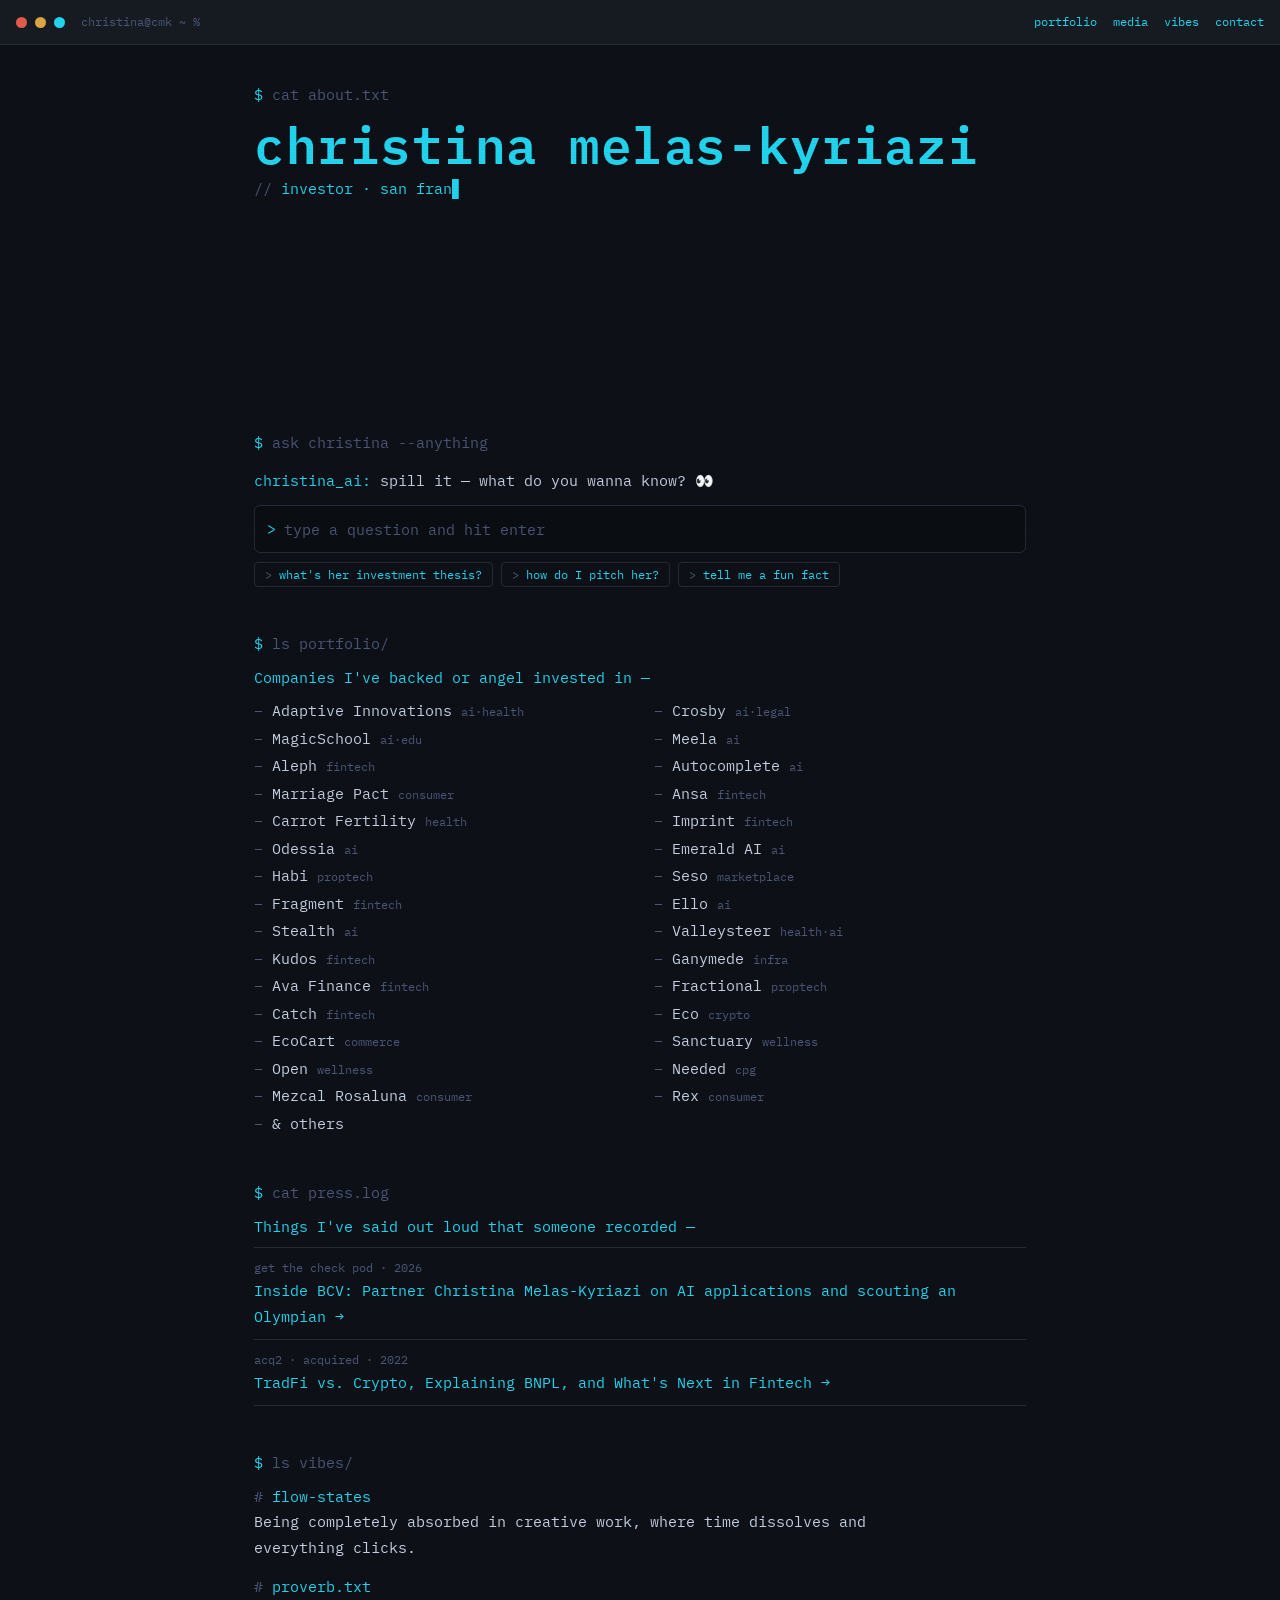
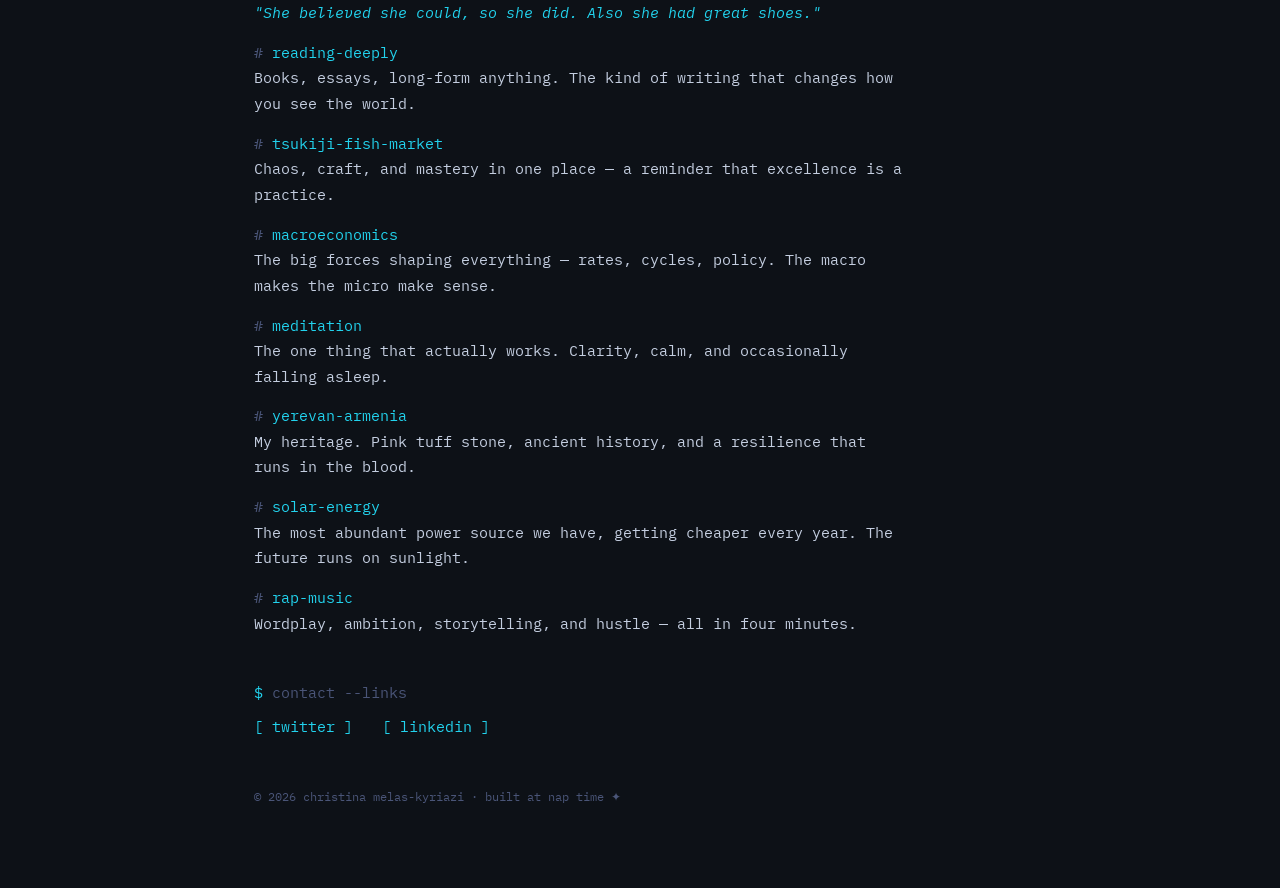
==== index.html @ 4a68b8a7 "switch to electric cyan palette" ====
<!DOCTYPE html>
<html lang="en">
<head>
  <meta charset="UTF-8" />
  <meta name="viewport" content="width=device-width, initial-scale=1.0" />
  <title>christina@cmk ~ %</title>
  <link rel="preconnect" href="https://fonts.googleapis.com" />
  <link rel="preconnect" href="https://fonts.gstatic.com" crossorigin />
  <link href="https://fonts.googleapis.com/css2?family=IBM+Plex+Mono:wght@400;500;600;700&display=swap" rel="stylesheet" />
  <link rel="stylesheet" href="terminal.css?v=5" />
</head>
<body>

  <div class="term-bar">
    <span class="dot r"></span>
    <span class="dot y"></span>
    <span class="dot g"></span>
    <span class="term-bar-title">christina@cmk ~ %</span>
    <nav class="term-nav">
      <a href="#portfolio">portfolio</a>
      <a href="#media">media</a>
      <a href="#vibes">vibes</a>
      <a href="#contact">contact</a>
    </nav>
  </div>

  <main class="session">

    <!-- HERO / ABOUT -->
    <div class="cmd">cat about.txt</div>
    <div class="out">
      <div class="hero-name" id="heroName"></div>
      <div class="hero-tag" id="heroTag"></div>
    </div>

    <div class="out about-text" id="aboutBlock" style="margin-top:1.25rem;">
      <p>I'm Christina — I'm an investor. I spend my days talking to brilliant founders and occasionally making good decisions. I love diving into the weeds on product and design. I am interested in many spaces… AI, fintech, consumer, healthcare, energy, hardware, etc.</p>
      <p>When I'm not working, I'm wrangling three kids, running through the Presidio, and drinking a matcha latte.</p>
    </div>

    <!-- CHAT -->
    <div class="cmd">ask christina --anything</div>
    <div class="chat-out">
      <div class="chat-log" id="chatLog">
        <div class="chat-line"><span class="who">christina_ai:</span> <span class="txt">spill it — what do you wanna know? 👀</span></div>
      </div>
      <form class="chat-input-line" id="chatForm">
        <span class="prompt">&gt;</span>
        <input type="text" id="chatInput" placeholder="type a question and hit enter" autocomplete="off" />
      </form>
      <div class="chat-hints" id="chatHints">
        <button type="button" class="chat-hint">what's her investment thesis?</button>
        <button type="button" class="chat-hint">how do I pitch her?</button>
        <button type="button" class="chat-hint">tell me a fun fact</button>
      </div>
    </div>

    <!-- PORTFOLIO -->
    <div class="cmd" id="portfolio">ls portfolio/</div>
    <div class="out">Companies I've backed or angel invested in —</div>
    <div class="portfolio-out">
      <span class="co">Adaptive Innovations <span class="tag">ai·health</span></span>
      <span class="co">Crosby <span class="tag">ai·legal</span></span>
      <span class="co">MagicSchool <span class="tag">ai·edu</span></span>
      <span class="co">Meela <span class="tag">ai</span></span>
      <span class="co">Aleph <span class="tag">fintech</span></span>
      <span class="co">Autocomplete <span class="tag">ai</span></span>
      <span class="co">Marriage Pact <span class="tag">consumer</span></span>
      <span class="co">Ansa <span class="tag">fintech</span></span>
      <span class="co">Carrot Fertility <span class="tag">health</span></span>
      <span class="co">Imprint <span class="tag">fintech</span></span>
      <span class="co">Odessia <span class="tag">ai</span></span>
      <span class="co">Emerald AI <span class="tag">ai</span></span>
      <span class="co">Habi <span class="tag">proptech</span></span>
      <span class="co">Seso <span class="tag">marketplace</span></span>
      <span class="co">Fragment <span class="tag">fintech</span></span>
      <span class="co">Ello <span class="tag">ai</span></span>
      <span class="co">Stealth <span class="tag">ai</span></span>
      <span class="co">Valleysteer <span class="tag">health·ai</span></span>
      <span class="co">Kudos <span class="tag">fintech</span></span>
      <span class="co">Ganymede <span class="tag">infra</span></span>
      <span class="co">Ava Finance <span class="tag">fintech</span></span>
      <span class="co">Fractional <span class="tag">proptech</span></span>
      <span class="co">Catch <span class="tag">fintech</span></span>
      <span class="co">Eco <span class="tag">crypto</span></span>
      <span class="co">EcoCart <span class="tag">commerce</span></span>
      <span class="co">Sanctuary <span class="tag">wellness</span></span>
      <span class="co">Open <span class="tag">wellness</span></span>
      <span class="co">Needed <span class="tag">cpg</span></span>
      <span class="co">Mezcal Rosaluna <span class="tag">consumer</span></span>
      <span class="co">Rex <span class="tag">consumer</span></span>
      <span class="co">&amp; others <span class="tag"></span></span>
    </div>

    <!-- MEDIA -->
    <div class="cmd" id="media">cat press.log</div>
    <div class="out">Things I've said out loud that someone recorded —</div>
    <div class="media-out">
      <a class="media-row" href="https://getthecheckpod.substack.com/p/inside-bcv-partner-christina-melas" target="_blank" rel="noopener">
        <div class="m-meta">get the check pod · 2026</div>
        <div class="m-title">Inside BCV: Partner Christina Melas-Kyriazi on AI applications and scouting an Olympian →</div>
      </a>
      <a class="media-row" href="https://www.acquired.fm/acq2-episodes/tradfi-vs-crypto-explaining-bnpl-and-whats-next-in-fintech-with-bain-capital-ventures-christina-melas-kyriazi" target="_blank" rel="noopener">
        <div class="m-meta">acq2 · acquired · 2022</div>
        <div class="m-title">TradFi vs. Crypto, Explaining BNPL, and What's Next in Fintech →</div>
      </a>
    </div>

    <!-- VIBES -->
    <div class="cmd" id="vibes">ls vibes/</div>
    <div class="vibes-out">
      <div class="vibe"><div class="v-name">flow-states</div><div class="v-desc">Being completely absorbed in creative work, where time dissolves and everything clicks.</div></div>
      <div class="vibe quote"><div class="v-name">proverb.txt</div><div class="v-desc">"She believed she could, so she did. Also she had great shoes."</div></div>
      <div class="vibe"><div class="v-name">reading-deeply</div><div class="v-desc">Books, essays, long-form anything. The kind of writing that changes how you see the world.</div></div>
      <div class="vibe"><div class="v-name">tsukiji-fish-market</div><div class="v-desc">Chaos, craft, and mastery in one place — a reminder that excellence is a practice.</div></div>
      <div class="vibe"><div class="v-name">macroeconomics</div><div class="v-desc">The big forces shaping everything — rates, cycles, policy. The macro makes the micro make sense.</div></div>
      <div class="vibe"><div class="v-name">meditation</div><div class="v-desc">The one thing that actually works. Clarity, calm, and occasionally falling asleep.</div></div>
      <div class="vibe"><div class="v-name">yerevan-armenia</div><div class="v-desc">My heritage. Pink tuff stone, ancient history, and a resilience that runs in the blood.</div></div>
      <div class="vibe"><div class="v-name">solar-energy</div><div class="v-desc">The most abundant power source we have, getting cheaper every year. The future runs on sunlight.</div></div>
      <div class="vibe"><div class="v-name">rap-music</div><div class="v-desc">Wordplay, ambition, storytelling, and hustle — all in four minutes.</div></div>
    </div>

    <!-- CONTACT -->
    <div class="cmd" id="contact">contact --links</div>
    <div class="contact-out">
      <a href="https://x.com/ChristinaPhili5" target="_blank" rel="noopener">[ twitter ]</a>
      <a href="https://www.linkedin.com/in/christinanphillips/" target="_blank" rel="noopener">[ linkedin ]</a>
    </div>

    <div class="foot">© 2026 christina melas-kyriazi · built at nap time ✦</div>

  </main>

  <script src="terminal.js?v=2"></script>
</body>
</html>
---- terminal.css ----
/* ── Terminal theme ── */
*, *::before, *::after { box-sizing: border-box; margin: 0; padding: 0; }

:root {
  --bg:        #0D1117;
  --bg-panel:  #161B22;
  --bg-inset:  #0A0D12;
  --border:    #232B36;
  --green:     #22D3EE;
  --green-dim: #4A5578;
  --green-br:  #C4CEE0;
  --amber:     #22D3EE;
  --amber-dim: #0E9AB0;
}

html { scroll-behavior: smooth; }

body {
  background: var(--bg);
  color: var(--green);
  font-family: 'IBM Plex Mono', ui-monospace, Menlo, Monaco, monospace;
  font-size: 15px;
  line-height: 1.7;
  padding-top: 42px;
  -webkit-font-smoothing: antialiased;
}

/* subtle scanline texture */
body::before {
  content: '';
  position: fixed;
  inset: 0;
  pointer-events: none;
  background: repeating-linear-gradient(
    to bottom,
    rgba(0,0,0,0) 0px,
    rgba(0,0,0,0) 2px,
    rgba(0,0,0,0.12) 3px
  );
  z-index: 50;
  opacity: 0.5;
}

/* ── Top window bar ── */
.term-bar {
  position: fixed;
  top: 0; left: 0; right: 0;
  z-index: 100;
  display: flex;
  align-items: center;
  gap: 8px;
  padding: 12px 16px;
  background: var(--bg-panel);
  border-bottom: 1px solid var(--border);
}
.dot { width: 11px; height: 11px; border-radius: 50%; }
.dot.r { background: #e05a4a; }
.dot.y { background: #d9a441; }
.dot.g { background: var(--green); }
.term-bar-title {
  margin-left: 8px;
  font-size: 12px;
  color: var(--green-dim);
}
.term-nav {
  margin-left: auto;
  display: flex;
  gap: 16px;
}
.term-nav a {
  color: var(--amber);
  text-decoration: none;
  font-size: 12px;
}
.term-nav a:hover { text-decoration: underline; }

/* ── Session layout ── */
.session {
  max-width: 820px;
  margin: 0 auto;
  padding: 2.5rem 1.5rem 5rem;
}

.cmd {
  color: var(--green-dim);
  margin-top: 2.75rem;
}
.cmd::before { content: '$ '; color: var(--green); }
.cmd:first-of-type { margin-top: 0; }

.out { margin-top: 0.5rem; }

/* ── Hero ── */
.hero-name {
  font-family: 'IBM Plex Mono', monospace;
  color: var(--amber);
  font-size: clamp(1.9rem, 6vw, 3.2rem);
  line-height: 1.1;
  font-weight: 600;
  margin: 0.5rem 0 0.25rem;
  letter-spacing: 0.01em;
}
.hero-tag { color: var(--green); }
.hero-tag::before { content: '// '; color: var(--green-dim); }

.cursor {
  display: inline-block;
  width: 0.6em;
  background: var(--green);
  color: var(--green);
  animation: blink 1.1s step-end infinite;
}
@keyframes blink { 50% { opacity: 0; } }

.typing::after {
  content: '▊';
  color: var(--green);
  animation: blink 1.1s step-end infinite;
}

/* ── About prose ── */
.about-text p { color: var(--green-br); max-width: 68ch; margin-bottom: 0.75rem; }
.about-text p:last-child { margin-bottom: 0; }

/* ── Chat ── */
.chat-out { margin-top: 0.75rem; }
.chat-log {
  display: flex;
  flex-direction: column;
  gap: 0.4rem;
  margin-bottom: 0.75rem;
}
.chat-line { max-width: 72ch; }
.chat-line .who { color: var(--amber); }
.chat-line.user .who { color: var(--green-dim); }
.chat-line .txt { color: var(--green-br); }
.chat-line.typing-line .txt { color: var(--green-dim); font-style: italic; }

.chat-input-line {
  display: flex;
  align-items: center;
  gap: 8px;
  background: var(--bg-inset);
  border: 1px solid var(--border);
  border-radius: 6px;
  padding: 10px 12px;
}
.chat-input-line .prompt { color: var(--green); }
.chat-input-line input {
  flex: 1;
  background: none;
  border: none;
  outline: none;
  color: var(--green-br);
  font-family: inherit;
  font-size: 15px;
  min-width: 0;
}
.chat-input-line input::placeholder { color: var(--green-dim); }

.chat-hints {
  display: flex;
  flex-wrap: wrap;
  gap: 8px;
  margin-top: 0.6rem;
}
.chat-hint {
  background: none;
  border: 1px solid var(--border);
  border-radius: 4px;
  color: var(--amber);
  font-family: inherit;
  font-size: 12px;
  padding: 4px 10px;
  cursor: pointer;
}
.chat-hint:hover { background: var(--bg-inset); }
.chat-hint::before { content: '> '; color: var(--green-dim); }

/* ── Portfolio list ── */
.portfolio-out {
  display: grid;
  grid-template-columns: repeat(auto-fill, minmax(240px, 1fr));
  gap: 2px 28px;
  margin-top: 0.5rem;
}
.co { color: var(--green-br); }
.co .tag { color: var(--green-dim); font-size: 12px; }
.co::before { content: '– '; color: var(--green-dim); }

/* ── Media ── */
.media-out { margin-top: 0.5rem; }
.media-row {
  display: block;
  text-decoration: none;
  padding: 0.6rem 0;
  border-bottom: 1px solid var(--border);
}
.media-row:first-child { border-top: 1px solid var(--border); }
.media-row .m-meta { color: var(--green-dim); font-size: 12px; }
.media-row .m-title { color: var(--amber); }
.media-row:hover .m-title { text-decoration: underline; }

/* ── Vibes ── */
.vibes-out { margin-top: 0.5rem; }
.vibe {
  margin-bottom: 0.9rem;
  max-width: 72ch;
}
.vibe .v-name { color: var(--amber); }
.vibe .v-name::before { content: '# '; color: var(--green-dim); }
.vibe .v-desc { color: var(--green-br); }
.vibe.quote .v-desc { color: var(--green); font-style: italic; }

/* ── Contact ── */
.contact-out { margin-top: 0.5rem; }
.contact-out a {
  color: var(--amber);
  text-decoration: none;
  margin-right: 1.25rem;
}
.contact-out a:hover { text-decoration: underline; }

.foot {
  margin-top: 3rem;
  color: var(--green-dim);
  font-size: 12px;
}

@media (max-width: 560px) {
  .term-nav { display: none; }
  body { font-size: 14px; }
}
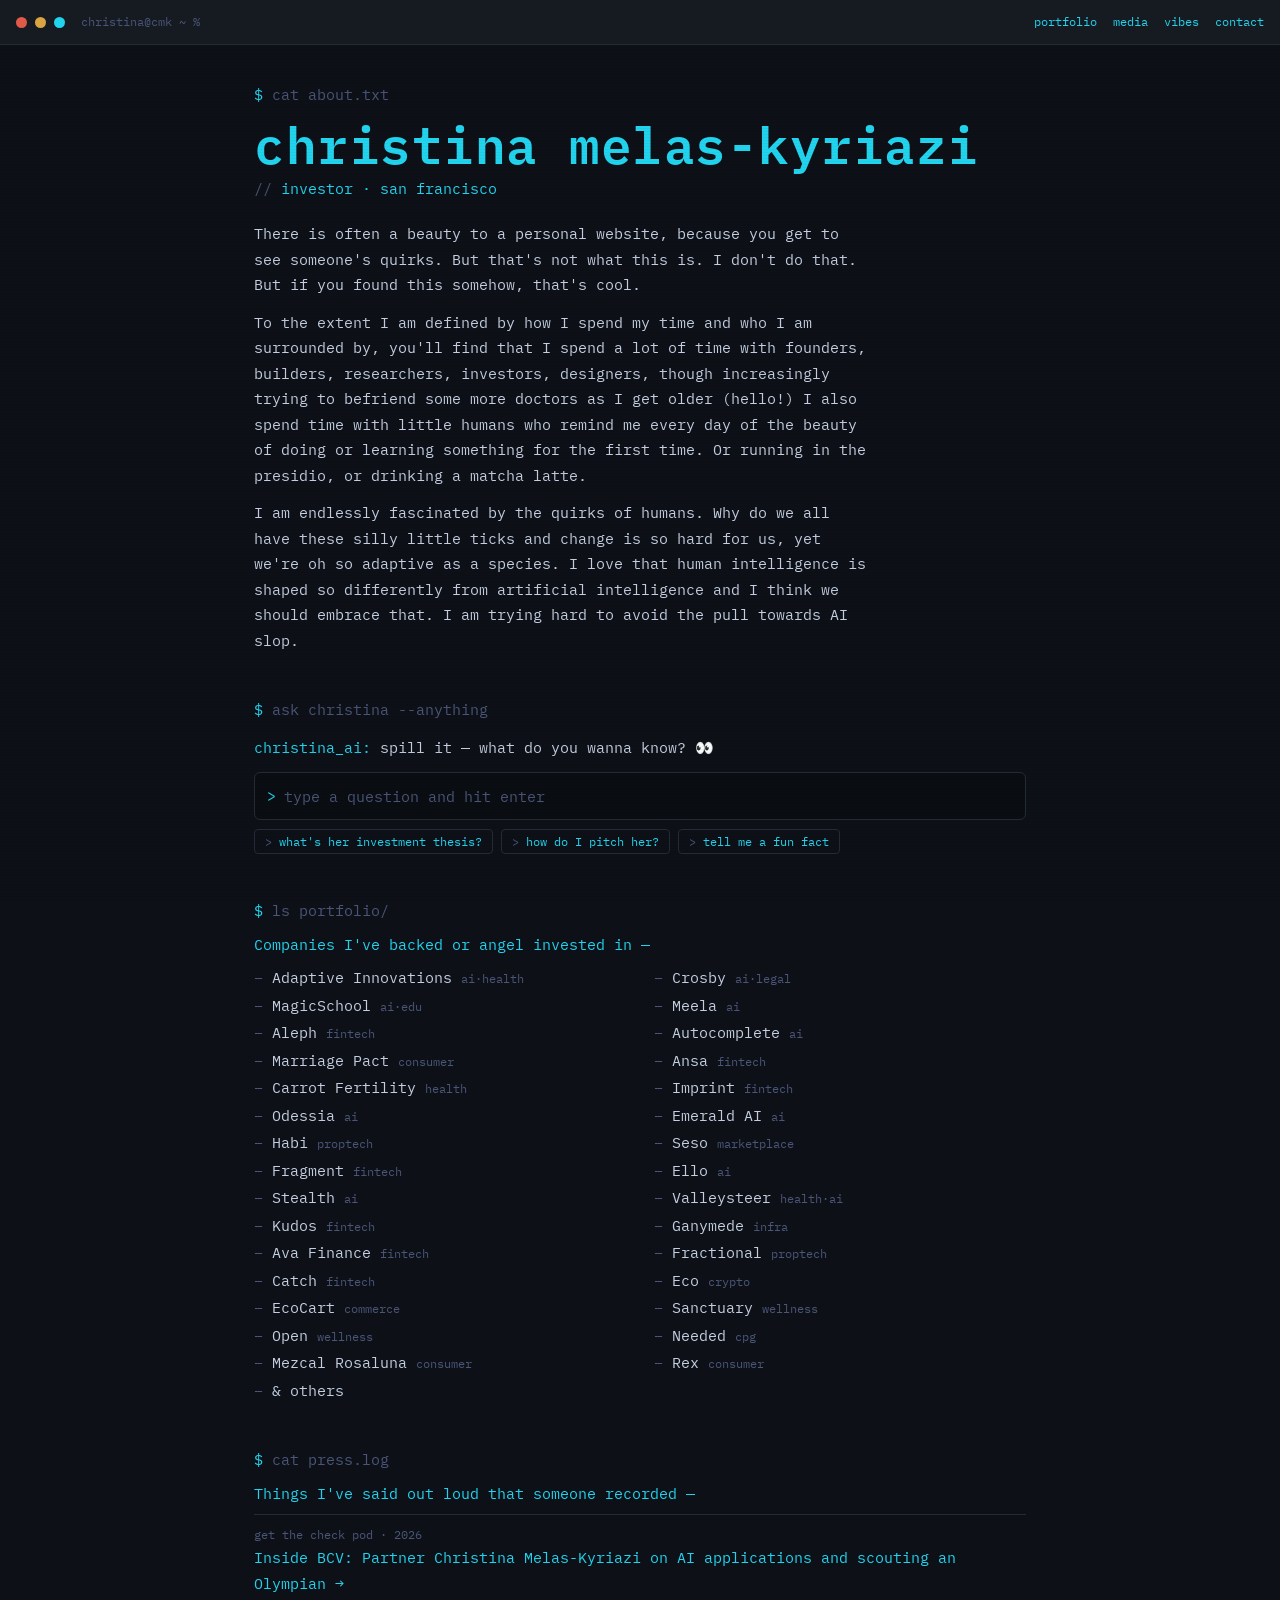
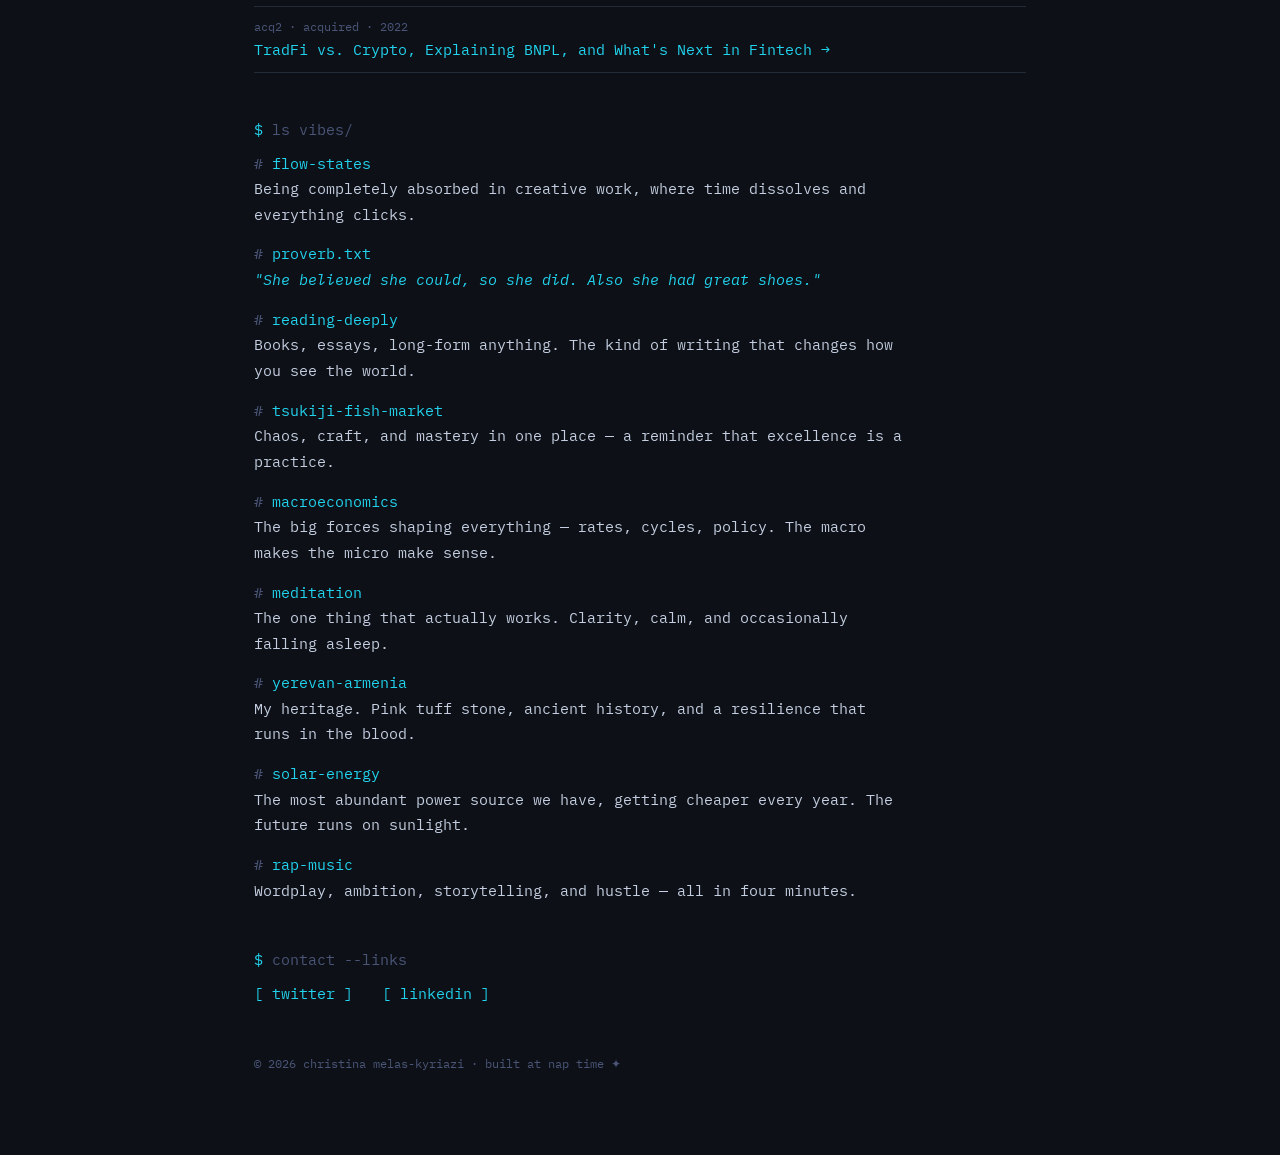
==== commit 0b4b277e: "replace about intro with new personal essay" ====
--- a/index.html
+++ b/index.html
@@ -34,8 +34,9 @@
     </div>
 
     <div class="out about-text" id="aboutBlock" style="margin-top:1.25rem;">
-      <p>I'm Christina — I'm an investor. I spend my days talking to brilliant founders and occasionally making good decisions. I love diving into the weeds on product and design. I am interested in many spaces… AI, fintech, consumer, healthcare, energy, hardware, etc.</p>
-      <p>When I'm not working, I'm wrangling three kids, running through the Presidio, and drinking a matcha latte.</p>
+      <p>There is often a beauty to a personal website, because you get to see someone's quirks. But that's not what this is. I don't do that. But if you found this somehow, that's cool.</p>
+      <p>To the extent I am defined by how I spend my time and who I am surrounded by, you'll find that I spend a lot of time with founders, builders, researchers, investors, designers, though increasingly trying to befriend some more doctors as I get older (hello!) I also spend time with little humans who remind me every day of the beauty of doing or learning something for the first time. Or running in the presidio, or drinking a matcha latte.</p>
+      <p>I am endlessly fascinated by the quirks of humans. Why do we all have these silly little ticks and change is so hard for us, yet we're oh so adaptive as a species. I love that human intelligence is shaped so differently from artificial intelligence and I think we should embrace that. I am trying hard to avoid the pull towards AI slop.</p>
     </div>
 
     <!-- CHAT -->
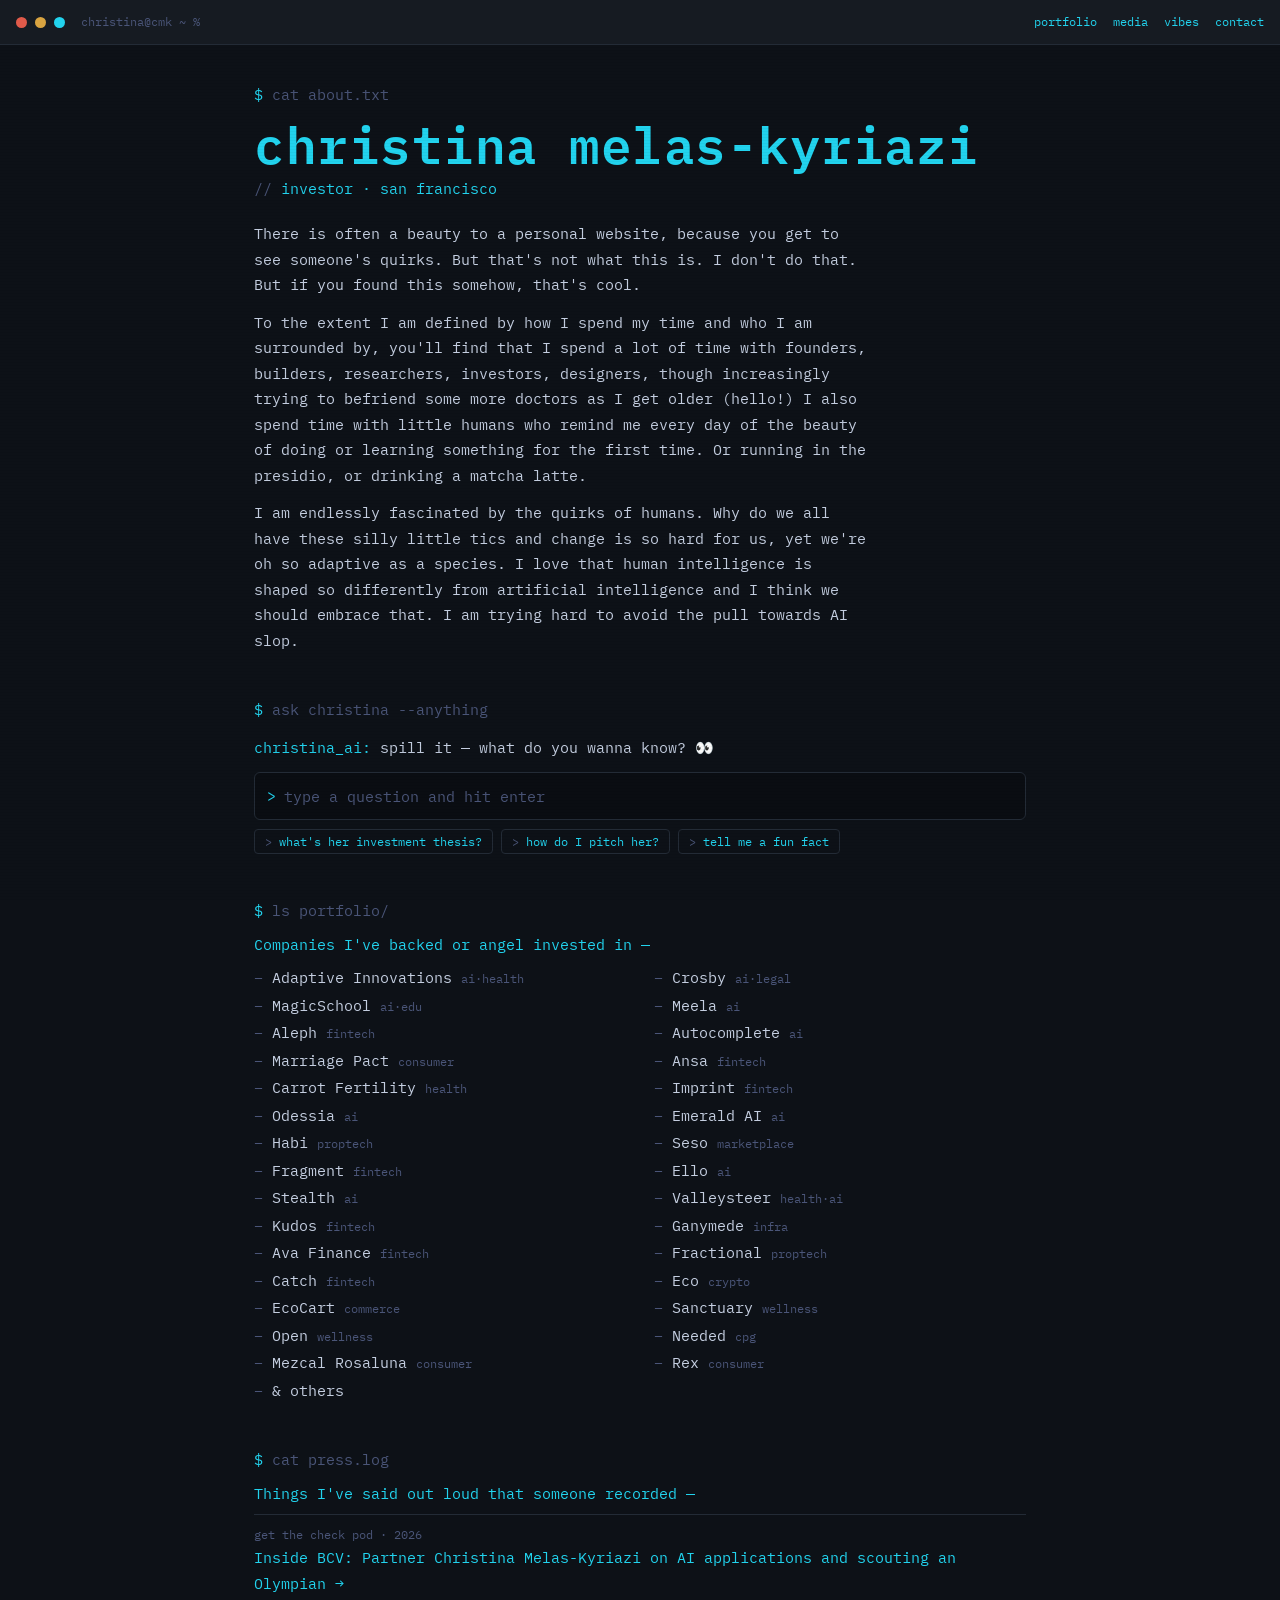
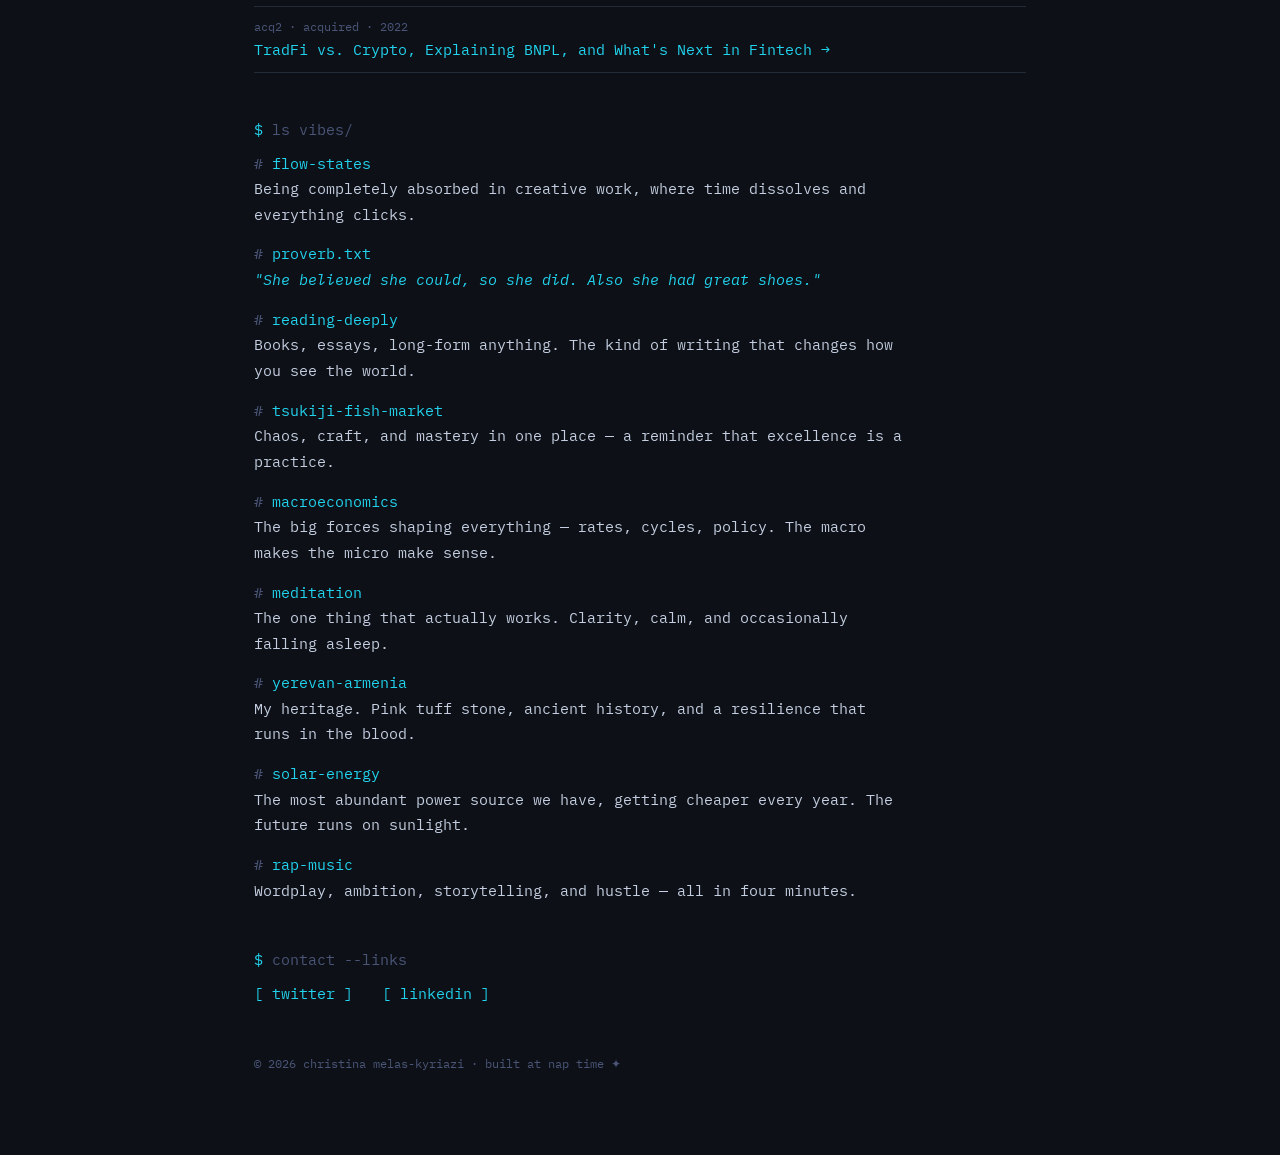
==== commit bda22438: "fix typo: ticks -> tics" ====
--- a/index.html
+++ b/index.html
@@ -36,7 +36,7 @@
     <div class="out about-text" id="aboutBlock" style="margin-top:1.25rem;">
       <p>There is often a beauty to a personal website, because you get to see someone's quirks. But that's not what this is. I don't do that. But if you found this somehow, that's cool.</p>
       <p>To the extent I am defined by how I spend my time and who I am surrounded by, you'll find that I spend a lot of time with founders, builders, researchers, investors, designers, though increasingly trying to befriend some more doctors as I get older (hello!) I also spend time with little humans who remind me every day of the beauty of doing or learning something for the first time. Or running in the presidio, or drinking a matcha latte.</p>
-      <p>I am endlessly fascinated by the quirks of humans. Why do we all have these silly little ticks and change is so hard for us, yet we're oh so adaptive as a species. I love that human intelligence is shaped so differently from artificial intelligence and I think we should embrace that. I am trying hard to avoid the pull towards AI slop.</p>
+      <p>I am endlessly fascinated by the quirks of humans. Why do we all have these silly little tics and change is so hard for us, yet we're oh so adaptive as a species. I love that human intelligence is shaped so differently from artificial intelligence and I think we should embrace that. I am trying hard to avoid the pull towards AI slop.</p>
     </div>
 
     <!-- CHAT -->
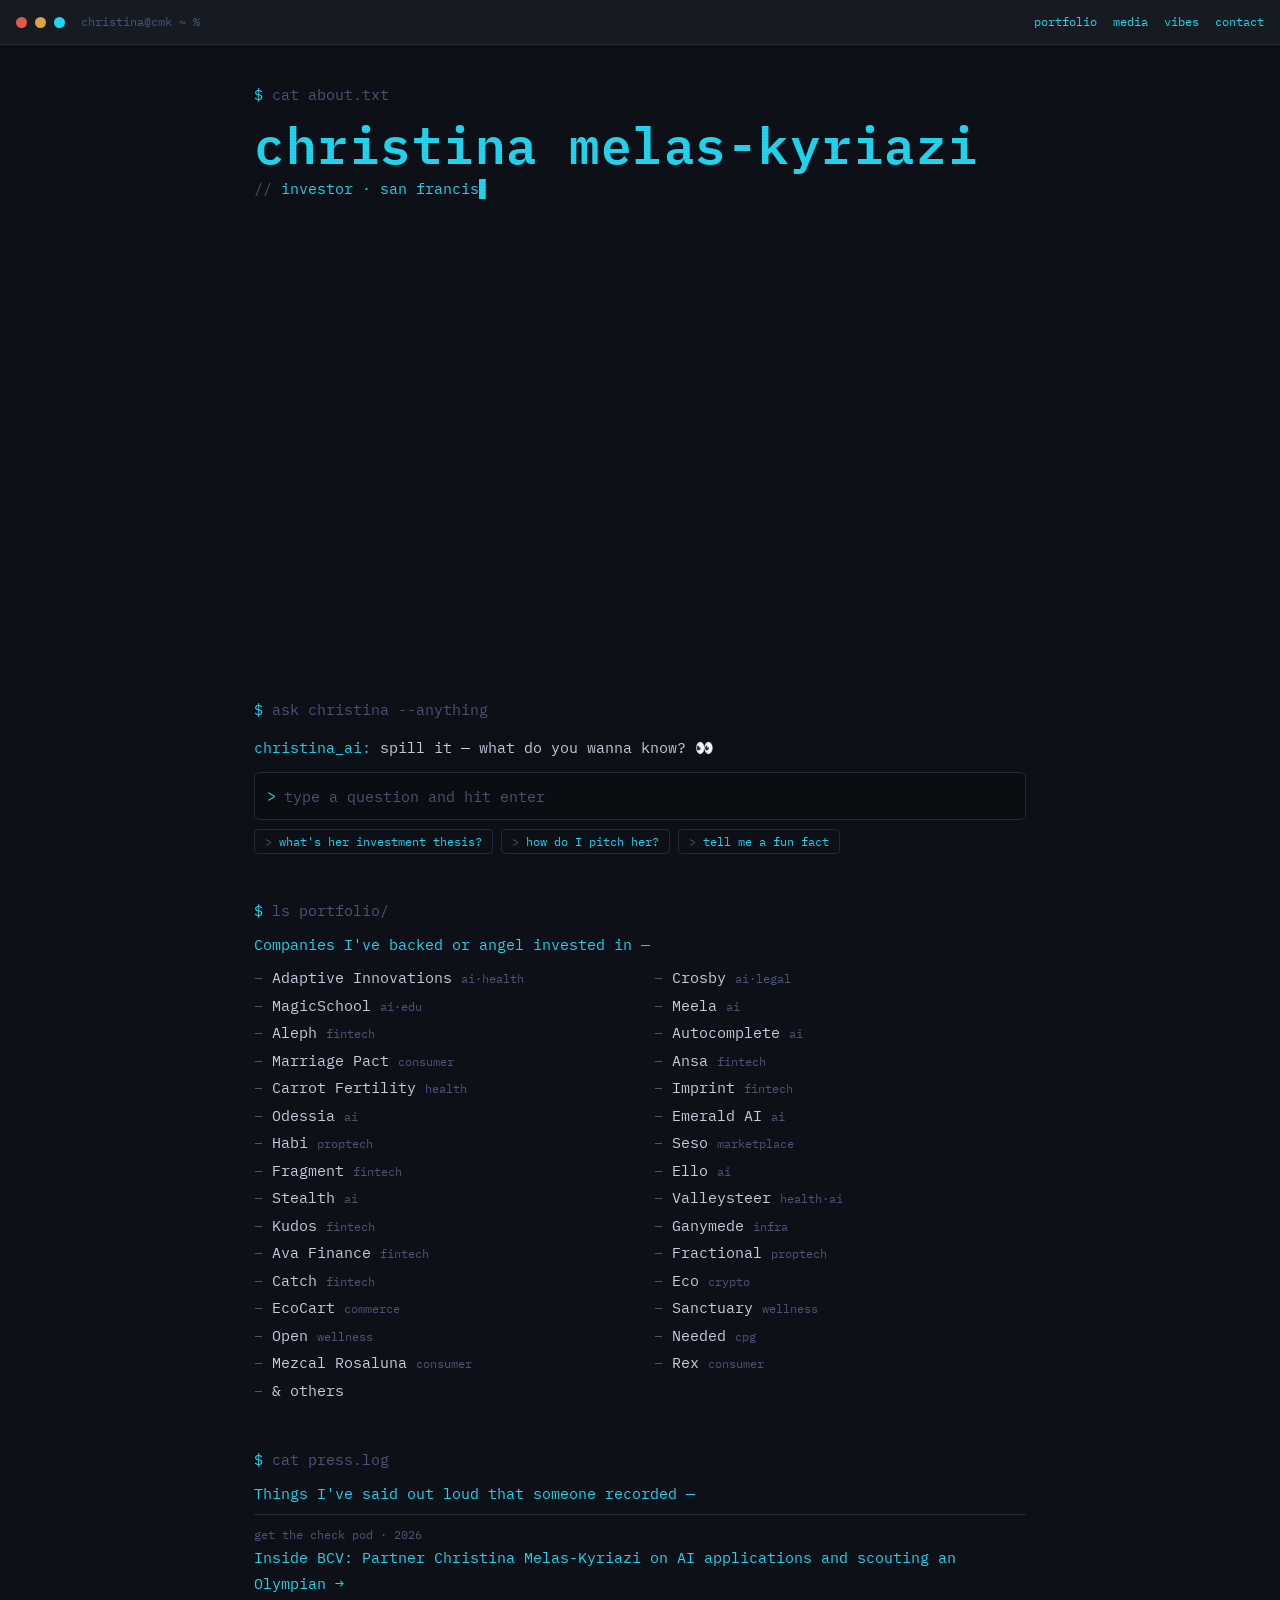
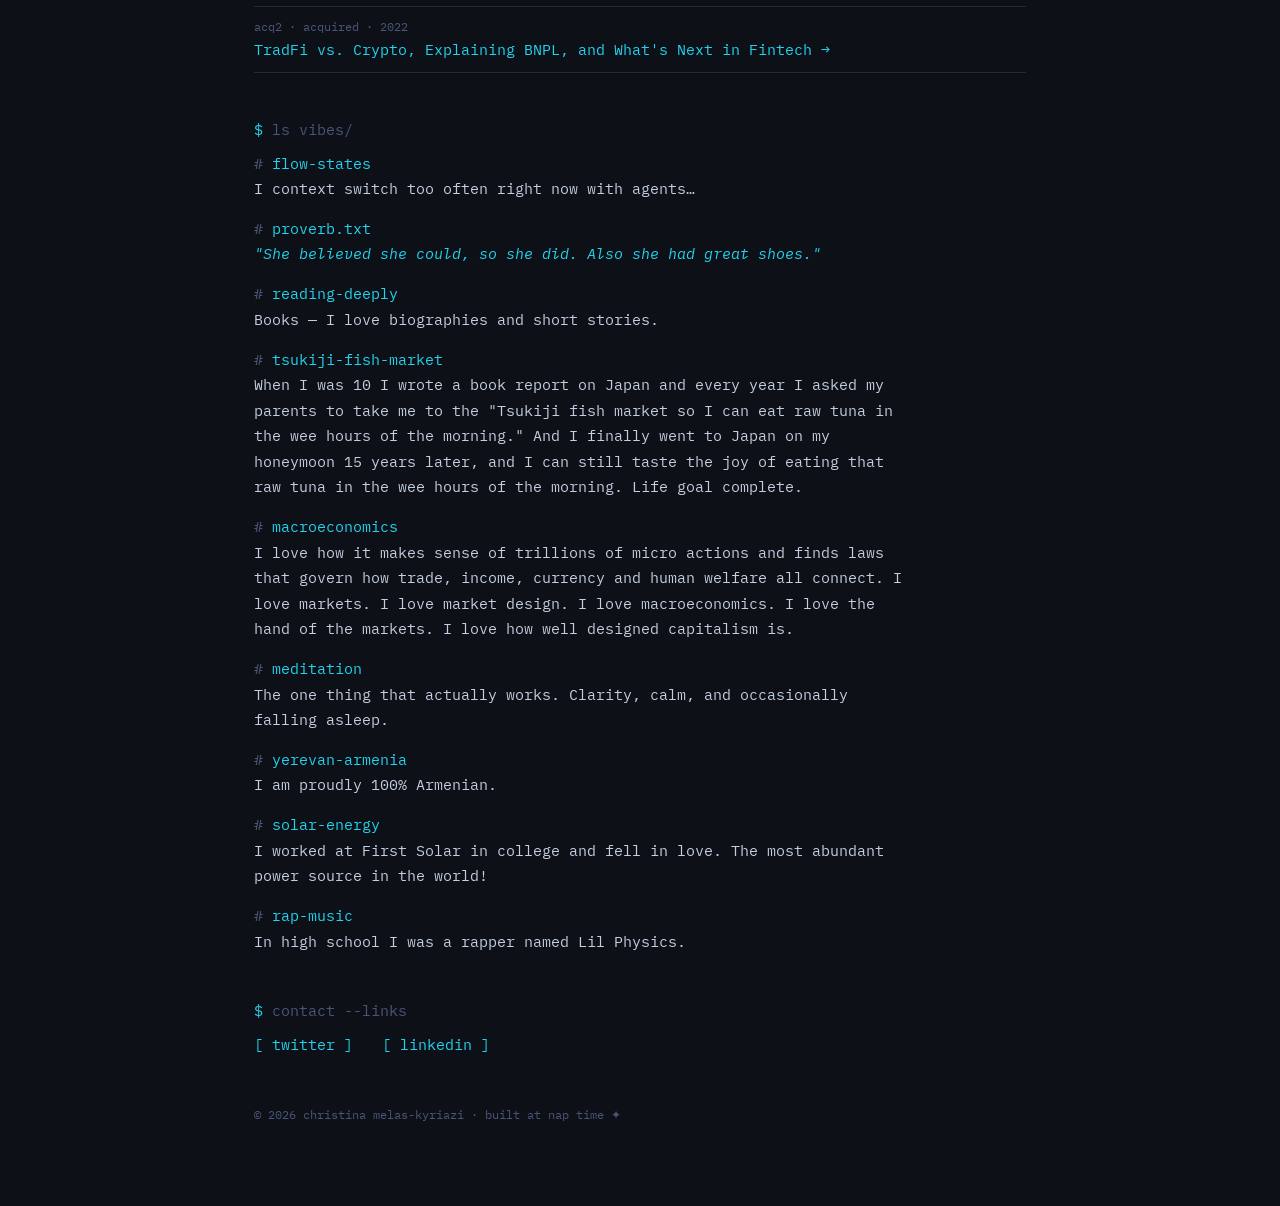
==== commit fa1de973: "personalize vibes descriptions with real stories" ====
--- a/index.html
+++ b/index.html
@@ -110,15 +110,15 @@
     <!-- VIBES -->
     <div class="cmd" id="vibes">ls vibes/</div>
     <div class="vibes-out">
-      <div class="vibe"><div class="v-name">flow-states</div><div class="v-desc">Being completely absorbed in creative work, where time dissolves and everything clicks.</div></div>
+      <div class="vibe"><div class="v-name">flow-states</div><div class="v-desc">I context switch too often right now with agents…</div></div>
       <div class="vibe quote"><div class="v-name">proverb.txt</div><div class="v-desc">"She believed she could, so she did. Also she had great shoes."</div></div>
-      <div class="vibe"><div class="v-name">reading-deeply</div><div class="v-desc">Books, essays, long-form anything. The kind of writing that changes how you see the world.</div></div>
-      <div class="vibe"><div class="v-name">tsukiji-fish-market</div><div class="v-desc">Chaos, craft, and mastery in one place — a reminder that excellence is a practice.</div></div>
-      <div class="vibe"><div class="v-name">macroeconomics</div><div class="v-desc">The big forces shaping everything — rates, cycles, policy. The macro makes the micro make sense.</div></div>
+      <div class="vibe"><div class="v-name">reading-deeply</div><div class="v-desc">Books — I love biographies and short stories.</div></div>
+      <div class="vibe"><div class="v-name">tsukiji-fish-market</div><div class="v-desc">When I was 10 I wrote a book report on Japan and every year I asked my parents to take me to the "Tsukiji fish market so I can eat raw tuna in the wee hours of the morning." And I finally went to Japan on my honeymoon 15 years later, and I can still taste the joy of eating that raw tuna in the wee hours of the morning. Life goal complete.</div></div>
+      <div class="vibe"><div class="v-name">macroeconomics</div><div class="v-desc">I love how it makes sense of trillions of micro actions and finds laws that govern how trade, income, currency and human welfare all connect. I love markets. I love market design. I love macroeconomics. I love the hand of the markets. I love how well designed capitalism is.</div></div>
       <div class="vibe"><div class="v-name">meditation</div><div class="v-desc">The one thing that actually works. Clarity, calm, and occasionally falling asleep.</div></div>
-      <div class="vibe"><div class="v-name">yerevan-armenia</div><div class="v-desc">My heritage. Pink tuff stone, ancient history, and a resilience that runs in the blood.</div></div>
-      <div class="vibe"><div class="v-name">solar-energy</div><div class="v-desc">The most abundant power source we have, getting cheaper every year. The future runs on sunlight.</div></div>
-      <div class="vibe"><div class="v-name">rap-music</div><div class="v-desc">Wordplay, ambition, storytelling, and hustle — all in four minutes.</div></div>
+      <div class="vibe"><div class="v-name">yerevan-armenia</div><div class="v-desc">I am proudly 100% Armenian.</div></div>
+      <div class="vibe"><div class="v-name">solar-energy</div><div class="v-desc">I worked at First Solar in college and fell in love. The most abundant power source in the world!</div></div>
+      <div class="vibe"><div class="v-name">rap-music</div><div class="v-desc">In high school I was a rapper named Lil Physics.</div></div>
     </div>
 
     <!-- CONTACT -->
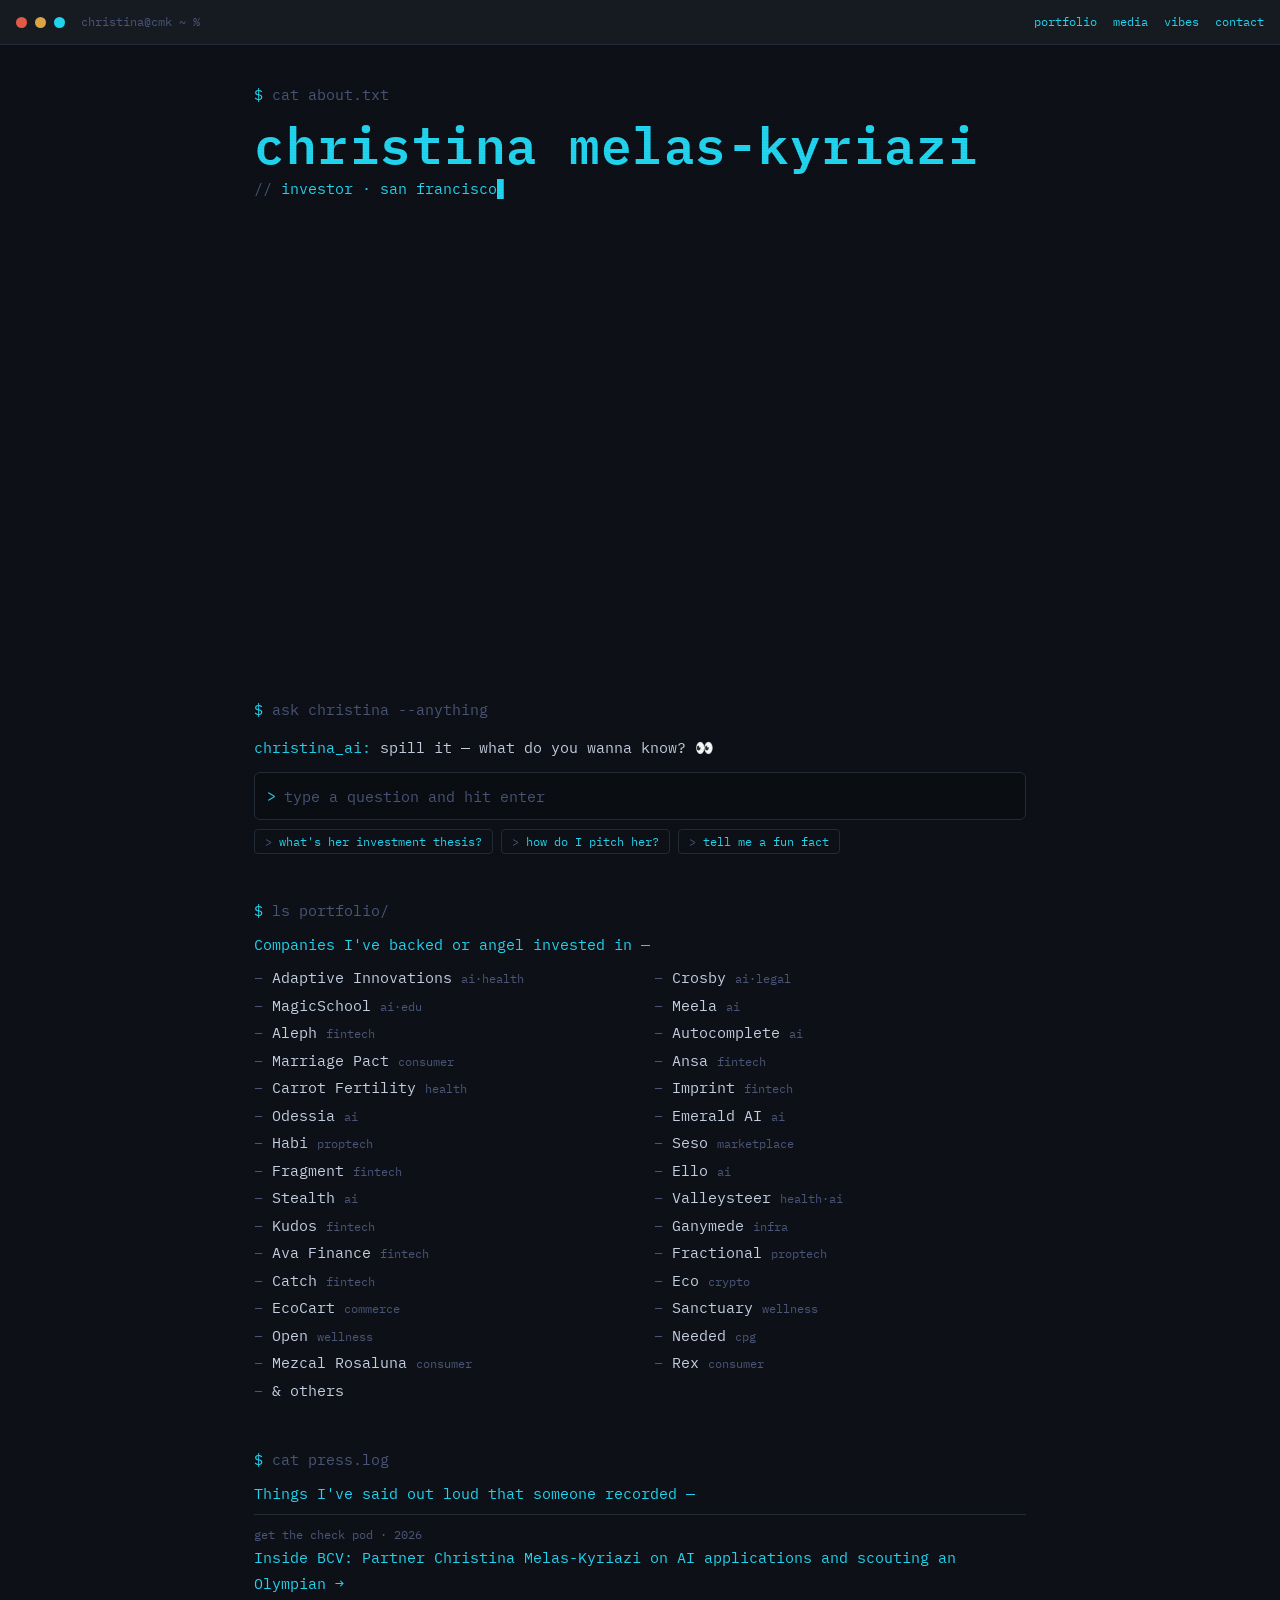
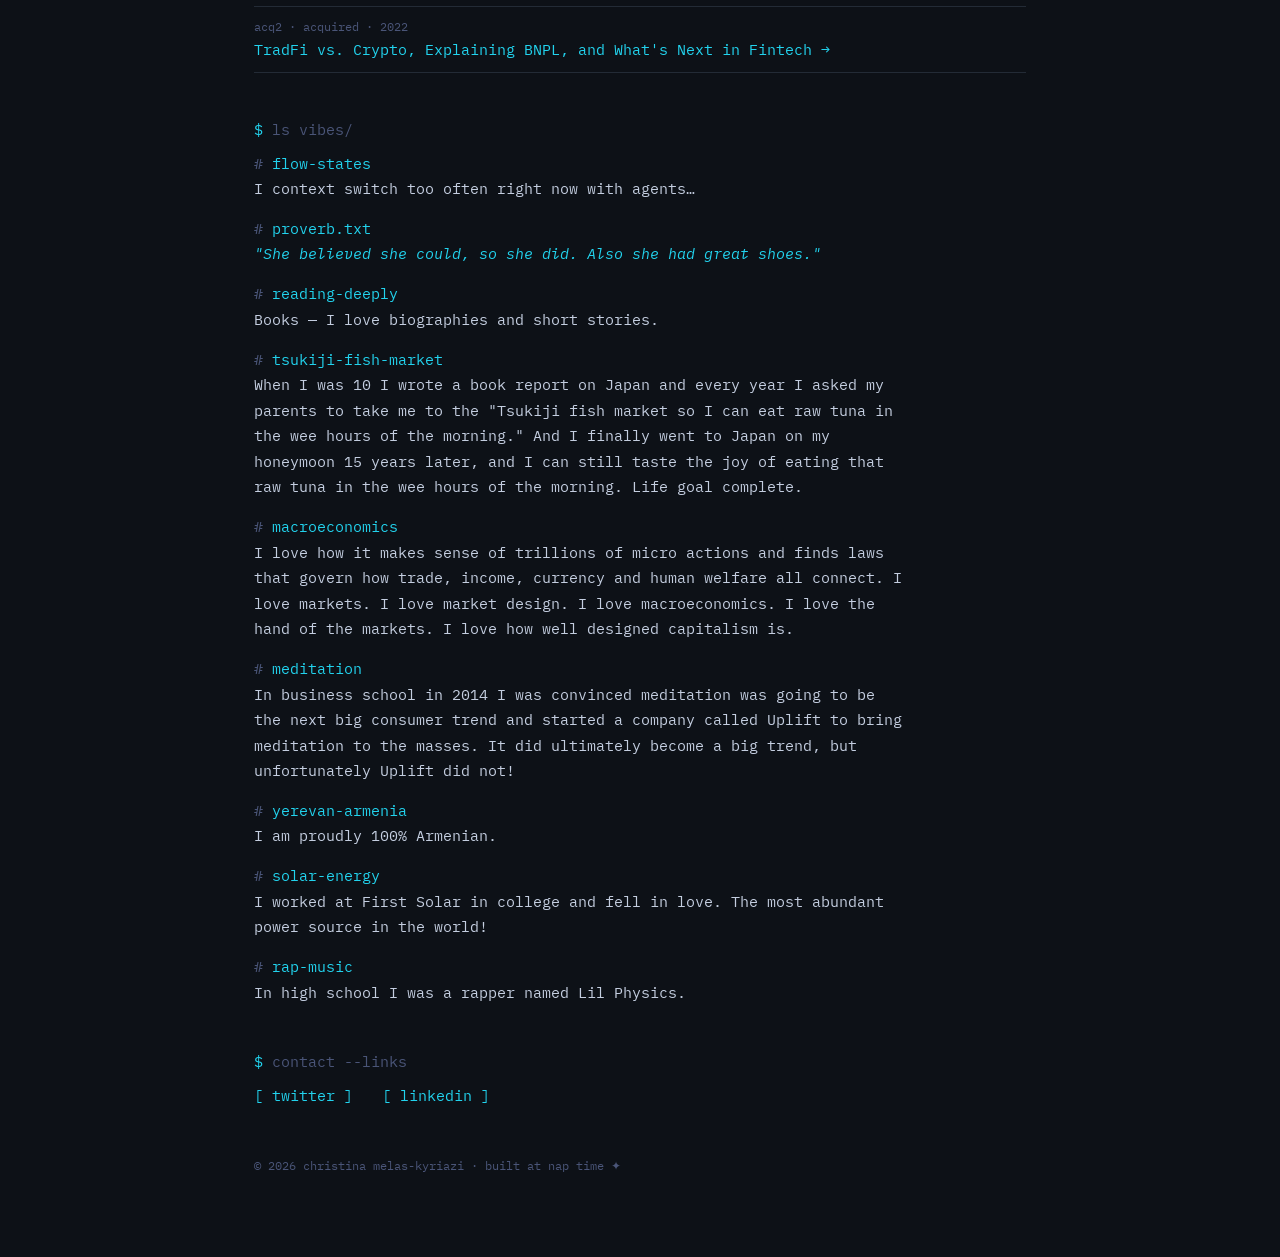
==== commit e8c73754: "add Uplift story to meditation vibe" ====
--- a/index.html
+++ b/index.html
@@ -115,7 +115,7 @@
       <div class="vibe"><div class="v-name">reading-deeply</div><div class="v-desc">Books — I love biographies and short stories.</div></div>
       <div class="vibe"><div class="v-name">tsukiji-fish-market</div><div class="v-desc">When I was 10 I wrote a book report on Japan and every year I asked my parents to take me to the "Tsukiji fish market so I can eat raw tuna in the wee hours of the morning." And I finally went to Japan on my honeymoon 15 years later, and I can still taste the joy of eating that raw tuna in the wee hours of the morning. Life goal complete.</div></div>
       <div class="vibe"><div class="v-name">macroeconomics</div><div class="v-desc">I love how it makes sense of trillions of micro actions and finds laws that govern how trade, income, currency and human welfare all connect. I love markets. I love market design. I love macroeconomics. I love the hand of the markets. I love how well designed capitalism is.</div></div>
-      <div class="vibe"><div class="v-name">meditation</div><div class="v-desc">The one thing that actually works. Clarity, calm, and occasionally falling asleep.</div></div>
+      <div class="vibe"><div class="v-name">meditation</div><div class="v-desc">In business school in 2014 I was convinced meditation was going to be the next big consumer trend and started a company called Uplift to bring meditation to the masses. It did ultimately become a big trend, but unfortunately Uplift did not!</div></div>
       <div class="vibe"><div class="v-name">yerevan-armenia</div><div class="v-desc">I am proudly 100% Armenian.</div></div>
       <div class="vibe"><div class="v-name">solar-energy</div><div class="v-desc">I worked at First Solar in college and fell in love. The most abundant power source in the world!</div></div>
       <div class="vibe"><div class="v-name">rap-music</div><div class="v-desc">In high school I was a rapper named Lil Physics.</div></div>
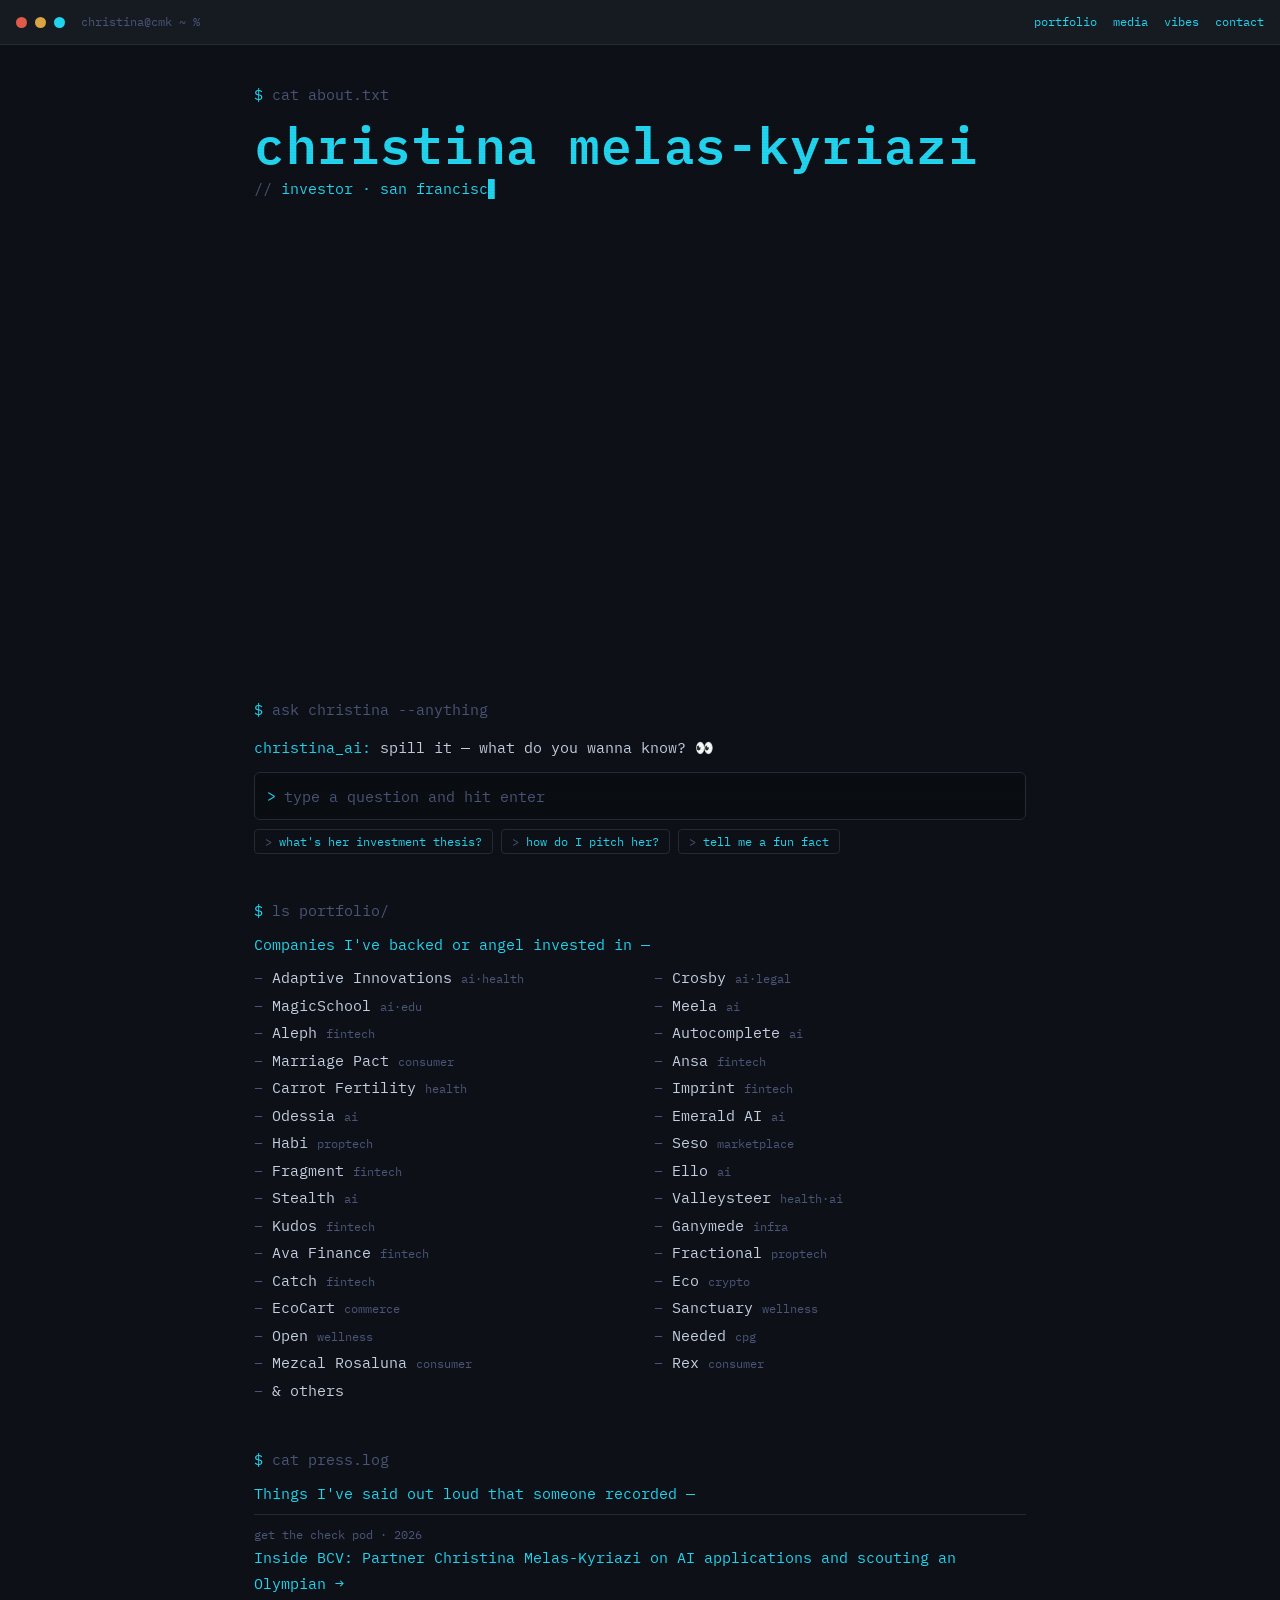
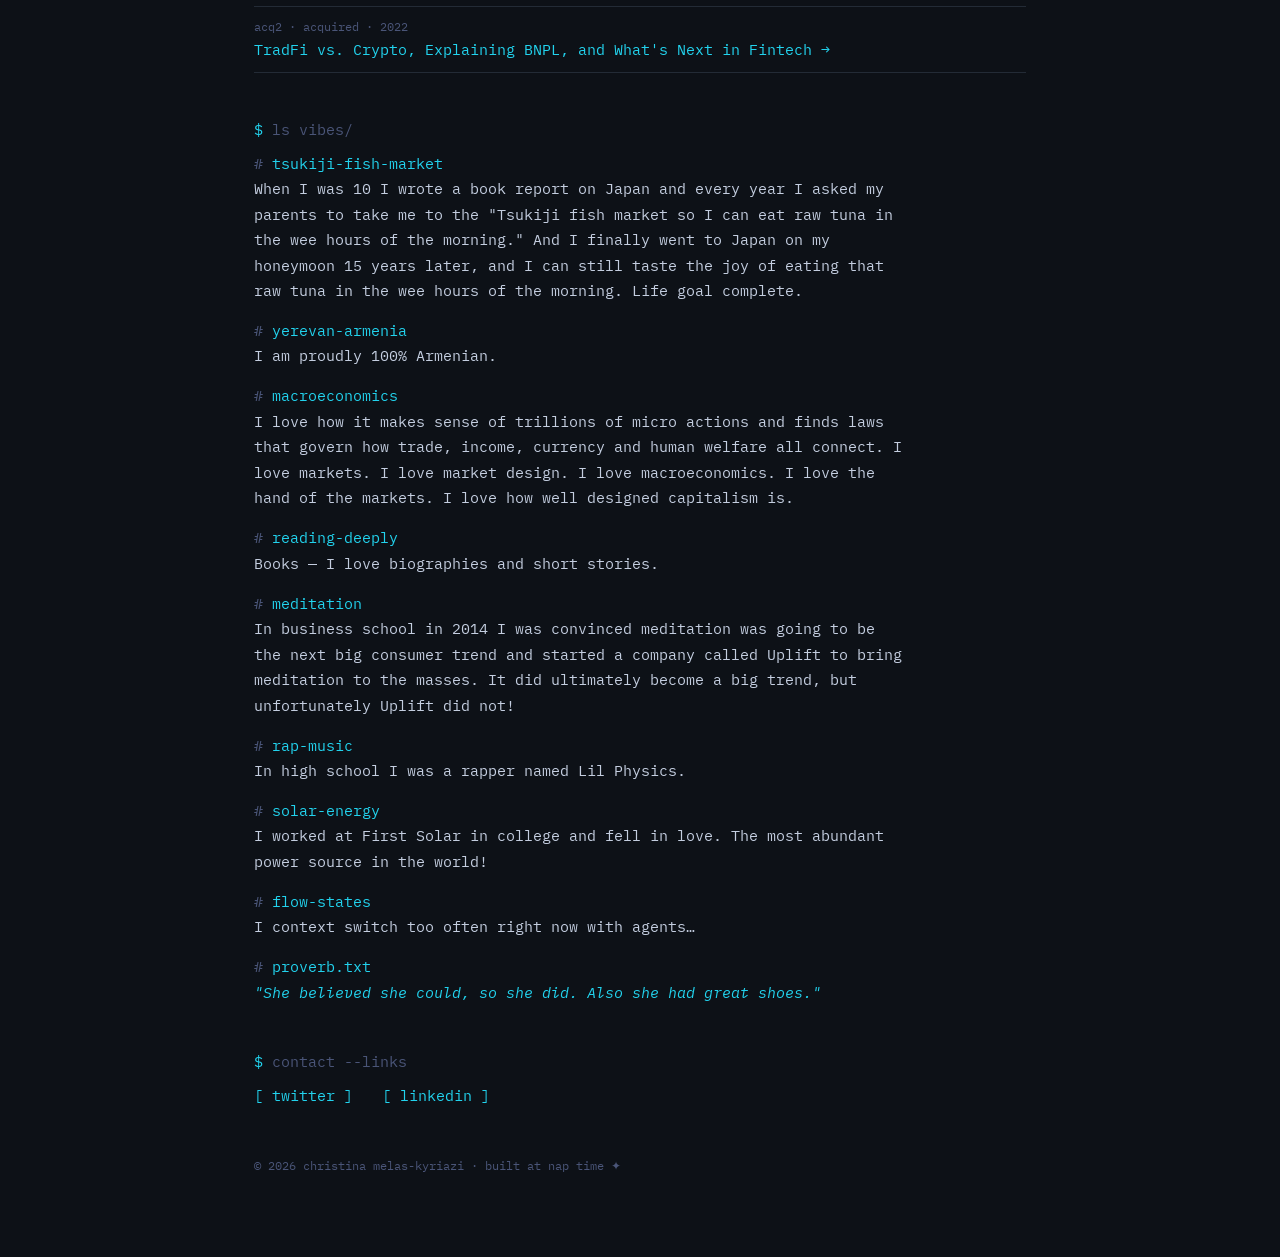
==== commit 54749d7e: "reorder vibes for better reading flow" ====
--- a/index.html
+++ b/index.html
@@ -110,15 +110,15 @@
     <!-- VIBES -->
     <div class="cmd" id="vibes">ls vibes/</div>
     <div class="vibes-out">
+      <div class="vibe"><div class="v-name">tsukiji-fish-market</div><div class="v-desc">When I was 10 I wrote a book report on Japan and every year I asked my parents to take me to the "Tsukiji fish market so I can eat raw tuna in the wee hours of the morning." And I finally went to Japan on my honeymoon 15 years later, and I can still taste the joy of eating that raw tuna in the wee hours of the morning. Life goal complete.</div></div>
+      <div class="vibe"><div class="v-name">yerevan-armenia</div><div class="v-desc">I am proudly 100% Armenian.</div></div>
+      <div class="vibe"><div class="v-name">macroeconomics</div><div class="v-desc">I love how it makes sense of trillions of micro actions and finds laws that govern how trade, income, currency and human welfare all connect. I love markets. I love market design. I love macroeconomics. I love the hand of the markets. I love how well designed capitalism is.</div></div>
+      <div class="vibe"><div class="v-name">reading-deeply</div><div class="v-desc">Books — I love biographies and short stories.</div></div>
+      <div class="vibe"><div class="v-name">meditation</div><div class="v-desc">In business school in 2014 I was convinced meditation was going to be the next big consumer trend and started a company called Uplift to bring meditation to the masses. It did ultimately become a big trend, but unfortunately Uplift did not!</div></div>
+      <div class="vibe"><div class="v-name">rap-music</div><div class="v-desc">In high school I was a rapper named Lil Physics.</div></div>
+      <div class="vibe"><div class="v-name">solar-energy</div><div class="v-desc">I worked at First Solar in college and fell in love. The most abundant power source in the world!</div></div>
       <div class="vibe"><div class="v-name">flow-states</div><div class="v-desc">I context switch too often right now with agents…</div></div>
       <div class="vibe quote"><div class="v-name">proverb.txt</div><div class="v-desc">"She believed she could, so she did. Also she had great shoes."</div></div>
-      <div class="vibe"><div class="v-name">reading-deeply</div><div class="v-desc">Books — I love biographies and short stories.</div></div>
-      <div class="vibe"><div class="v-name">tsukiji-fish-market</div><div class="v-desc">When I was 10 I wrote a book report on Japan and every year I asked my parents to take me to the "Tsukiji fish market so I can eat raw tuna in the wee hours of the morning." And I finally went to Japan on my honeymoon 15 years later, and I can still taste the joy of eating that raw tuna in the wee hours of the morning. Life goal complete.</div></div>
-      <div class="vibe"><div class="v-name">macroeconomics</div><div class="v-desc">I love how it makes sense of trillions of micro actions and finds laws that govern how trade, income, currency and human welfare all connect. I love markets. I love market design. I love macroeconomics. I love the hand of the markets. I love how well designed capitalism is.</div></div>
-      <div class="vibe"><div class="v-name">meditation</div><div class="v-desc">In business school in 2014 I was convinced meditation was going to be the next big consumer trend and started a company called Uplift to bring meditation to the masses. It did ultimately become a big trend, but unfortunately Uplift did not!</div></div>
-      <div class="vibe"><div class="v-name">yerevan-armenia</div><div class="v-desc">I am proudly 100% Armenian.</div></div>
-      <div class="vibe"><div class="v-name">solar-energy</div><div class="v-desc">I worked at First Solar in college and fell in love. The most abundant power source in the world!</div></div>
-      <div class="vibe"><div class="v-name">rap-music</div><div class="v-desc">In high school I was a rapper named Lil Physics.</div></div>
     </div>
 
     <!-- CONTACT -->
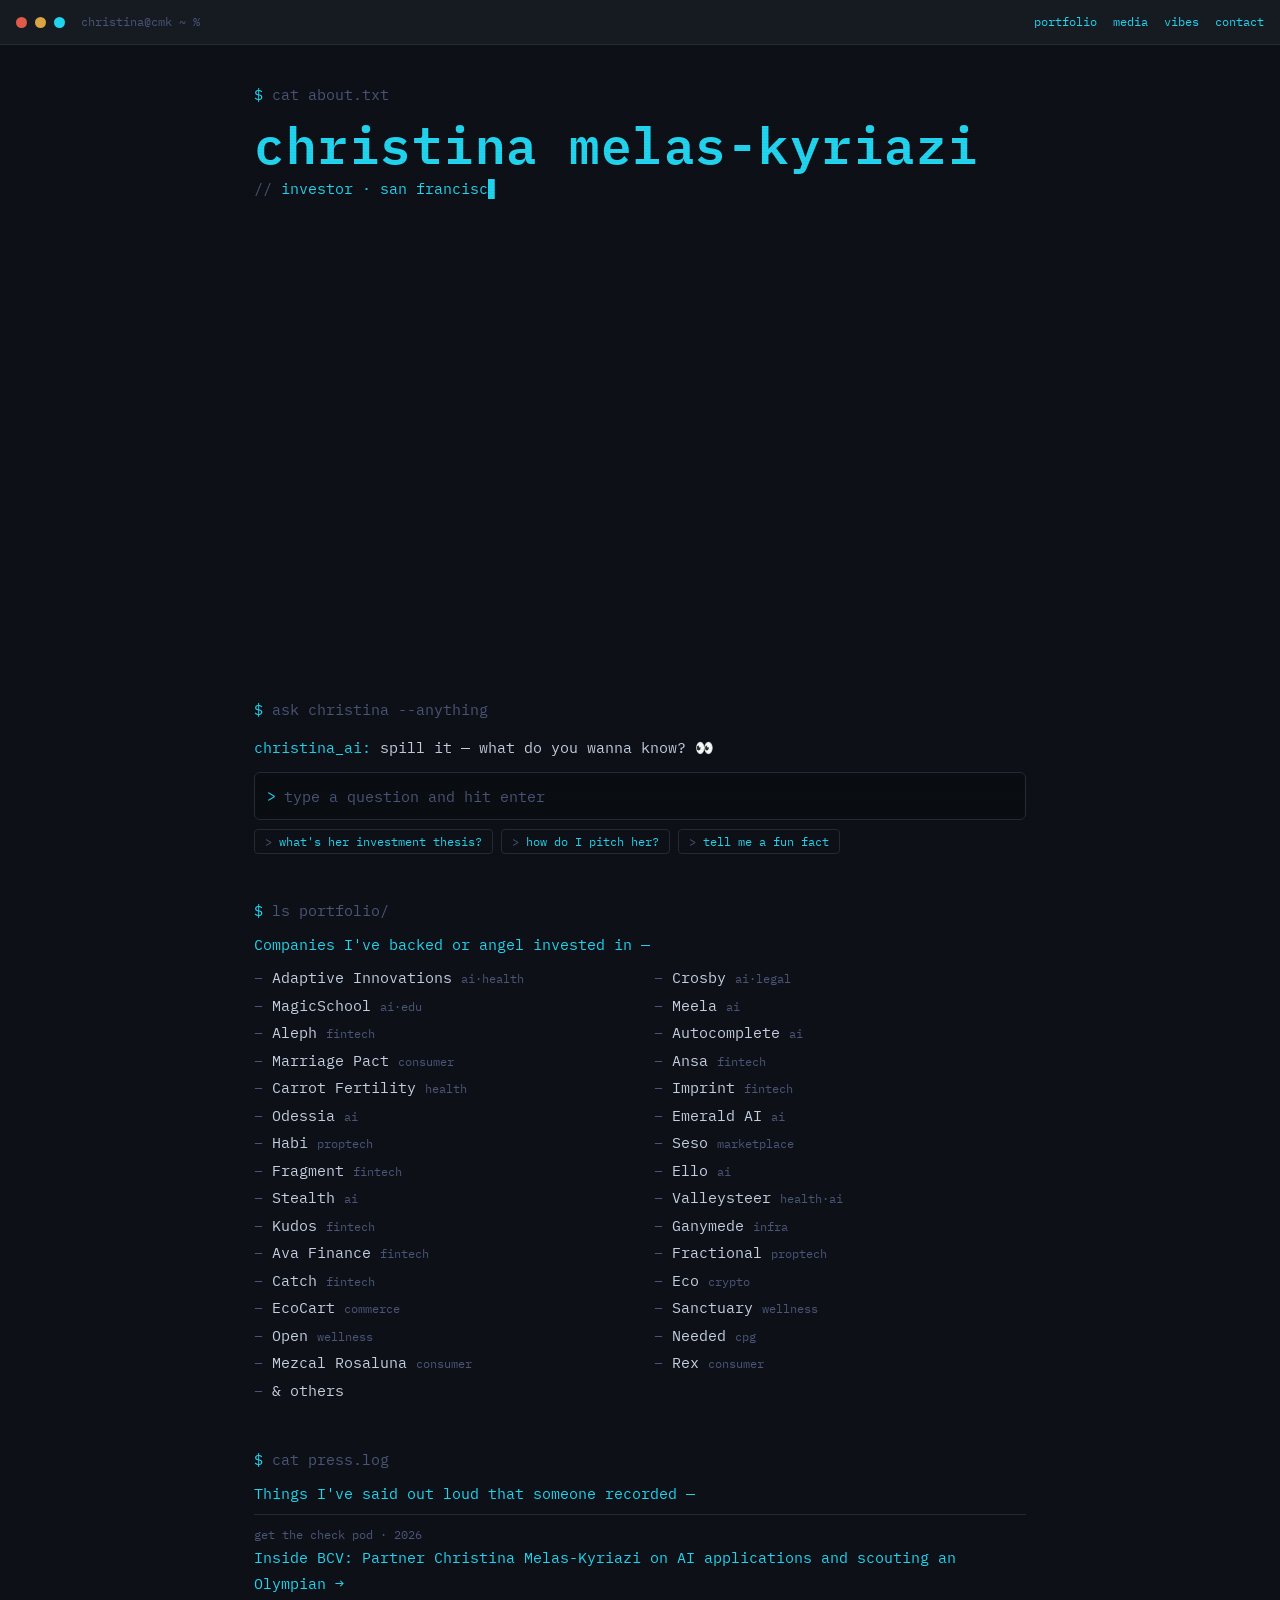
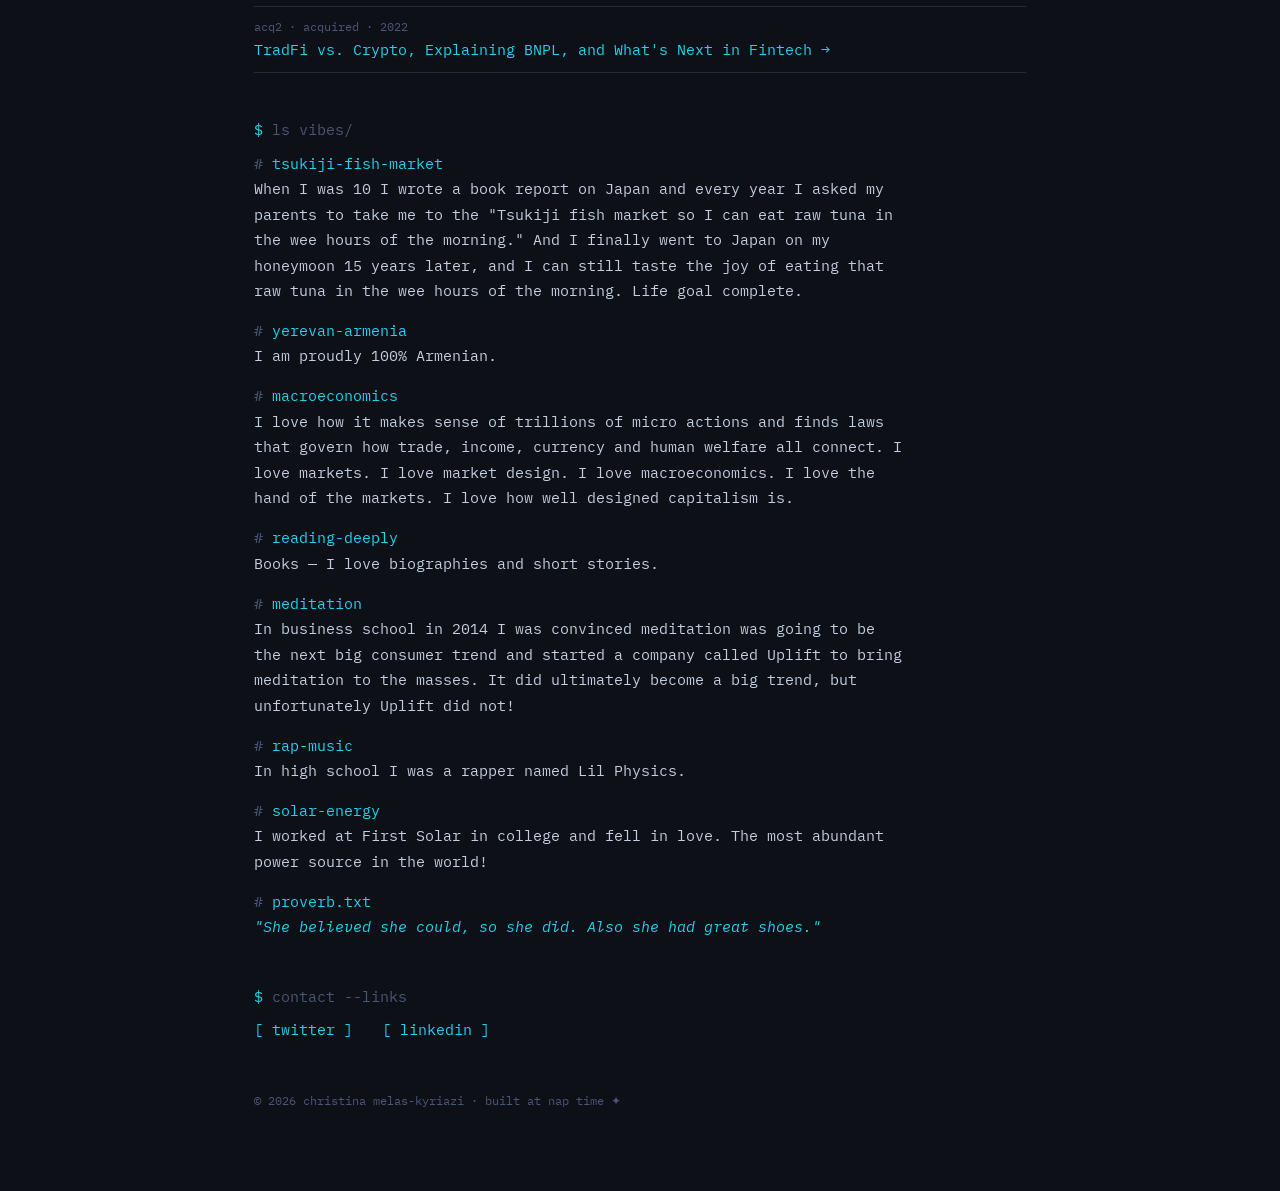
==== commit d8809ec3: "remove flow-states vibe" ====
--- a/index.html
+++ b/index.html
@@ -117,7 +117,6 @@
       <div class="vibe"><div class="v-name">meditation</div><div class="v-desc">In business school in 2014 I was convinced meditation was going to be the next big consumer trend and started a company called Uplift to bring meditation to the masses. It did ultimately become a big trend, but unfortunately Uplift did not!</div></div>
       <div class="vibe"><div class="v-name">rap-music</div><div class="v-desc">In high school I was a rapper named Lil Physics.</div></div>
       <div class="vibe"><div class="v-name">solar-energy</div><div class="v-desc">I worked at First Solar in college and fell in love. The most abundant power source in the world!</div></div>
-      <div class="vibe"><div class="v-name">flow-states</div><div class="v-desc">I context switch too often right now with agents…</div></div>
       <div class="vibe quote"><div class="v-name">proverb.txt</div><div class="v-desc">"She believed she could, so she did. Also she had great shoes."</div></div>
     </div>
 
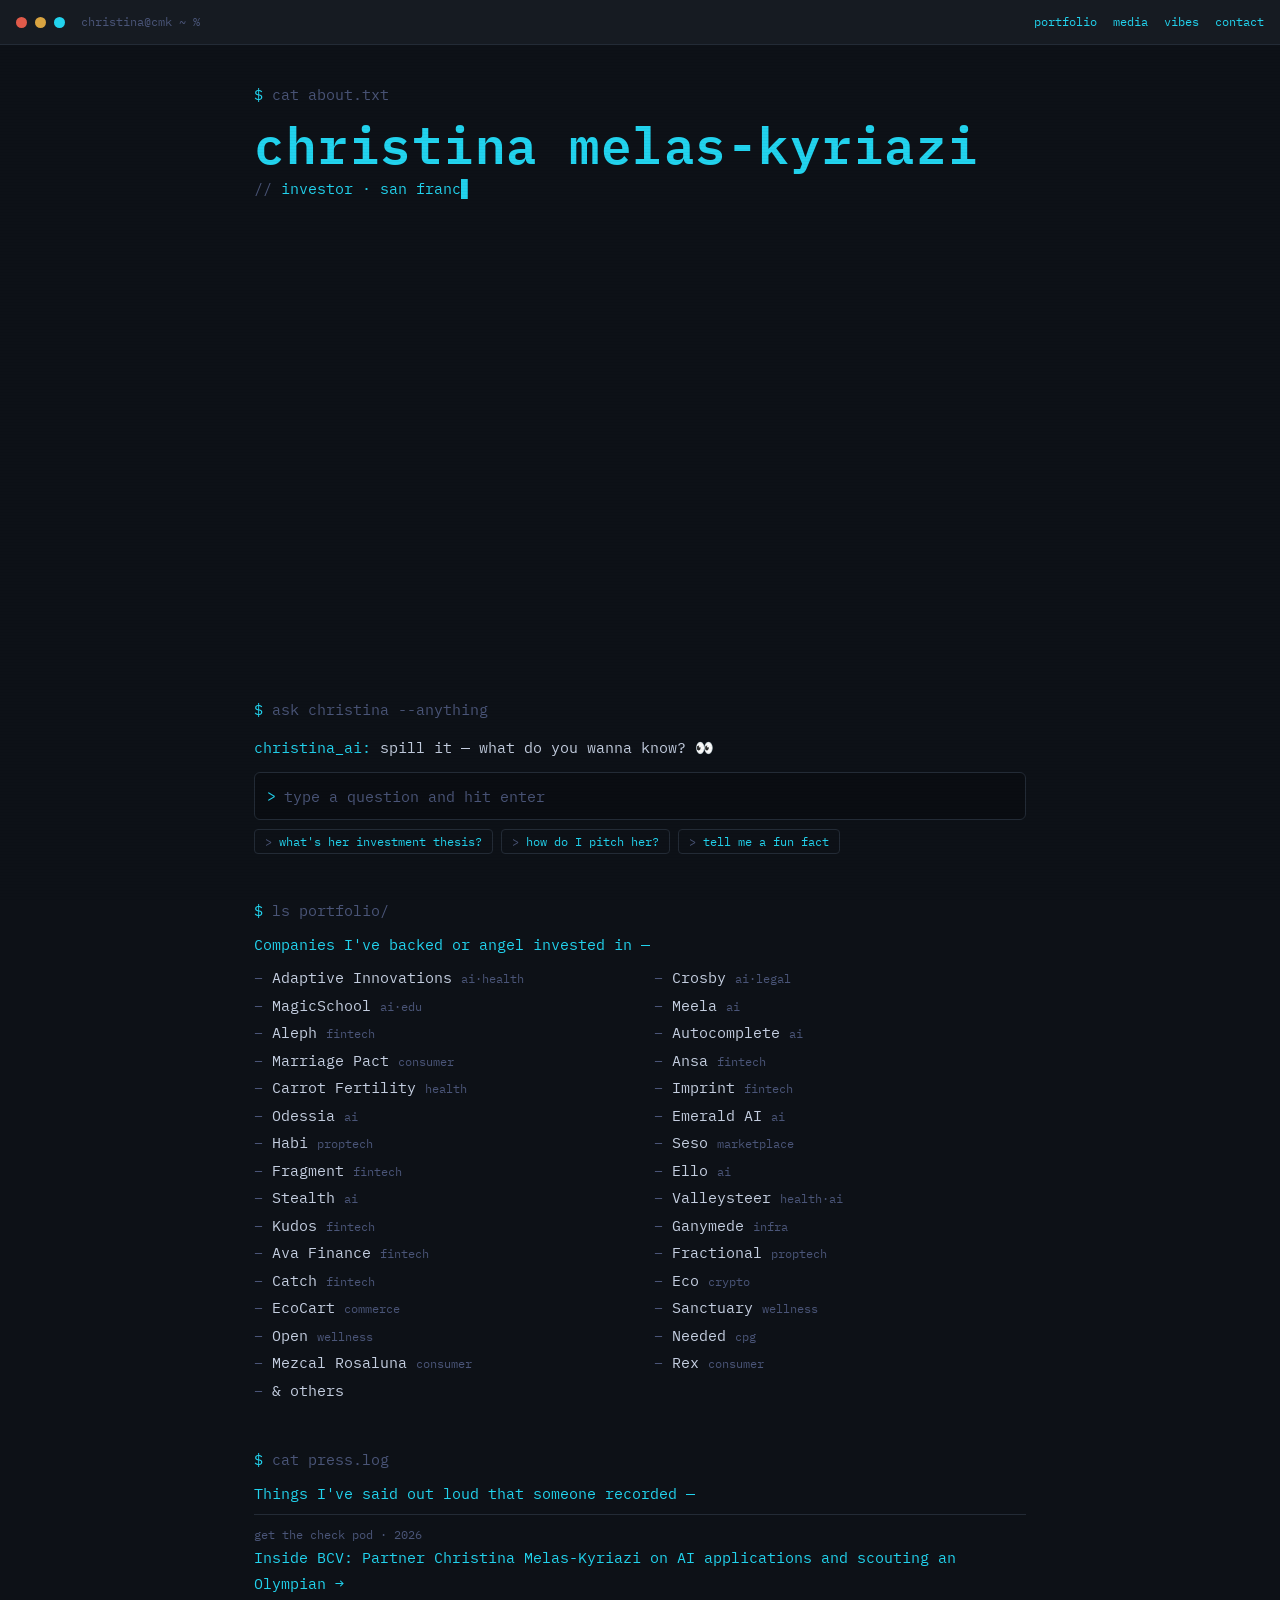
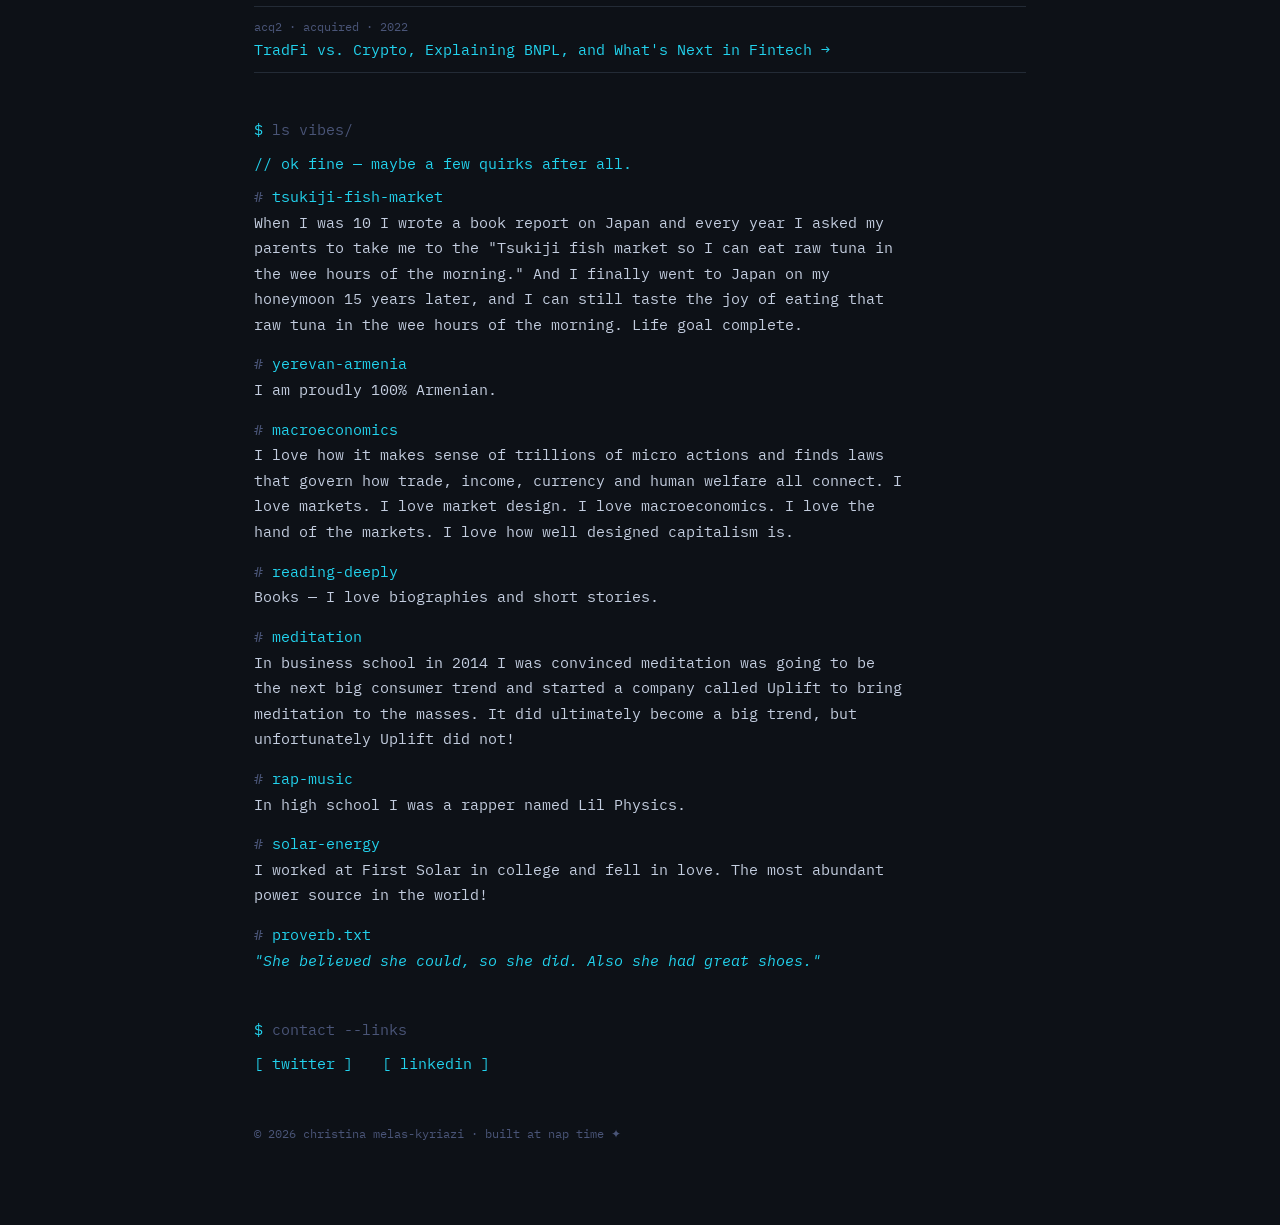
==== commit 2087395c: "add self-aware quirks wink to vibes, callback to intro" ====
--- a/index.html
+++ b/index.html
@@ -109,6 +109,7 @@
 
     <!-- VIBES -->
     <div class="cmd" id="vibes">ls vibes/</div>
+    <div class="out">// ok fine — maybe a few quirks after all.</div>
     <div class="vibes-out">
       <div class="vibe"><div class="v-name">tsukiji-fish-market</div><div class="v-desc">When I was 10 I wrote a book report on Japan and every year I asked my parents to take me to the "Tsukiji fish market so I can eat raw tuna in the wee hours of the morning." And I finally went to Japan on my honeymoon 15 years later, and I can still taste the joy of eating that raw tuna in the wee hours of the morning. Life goal complete.</div></div>
       <div class="vibe"><div class="v-name">yerevan-armenia</div><div class="v-desc">I am proudly 100% Armenian.</div></div>
